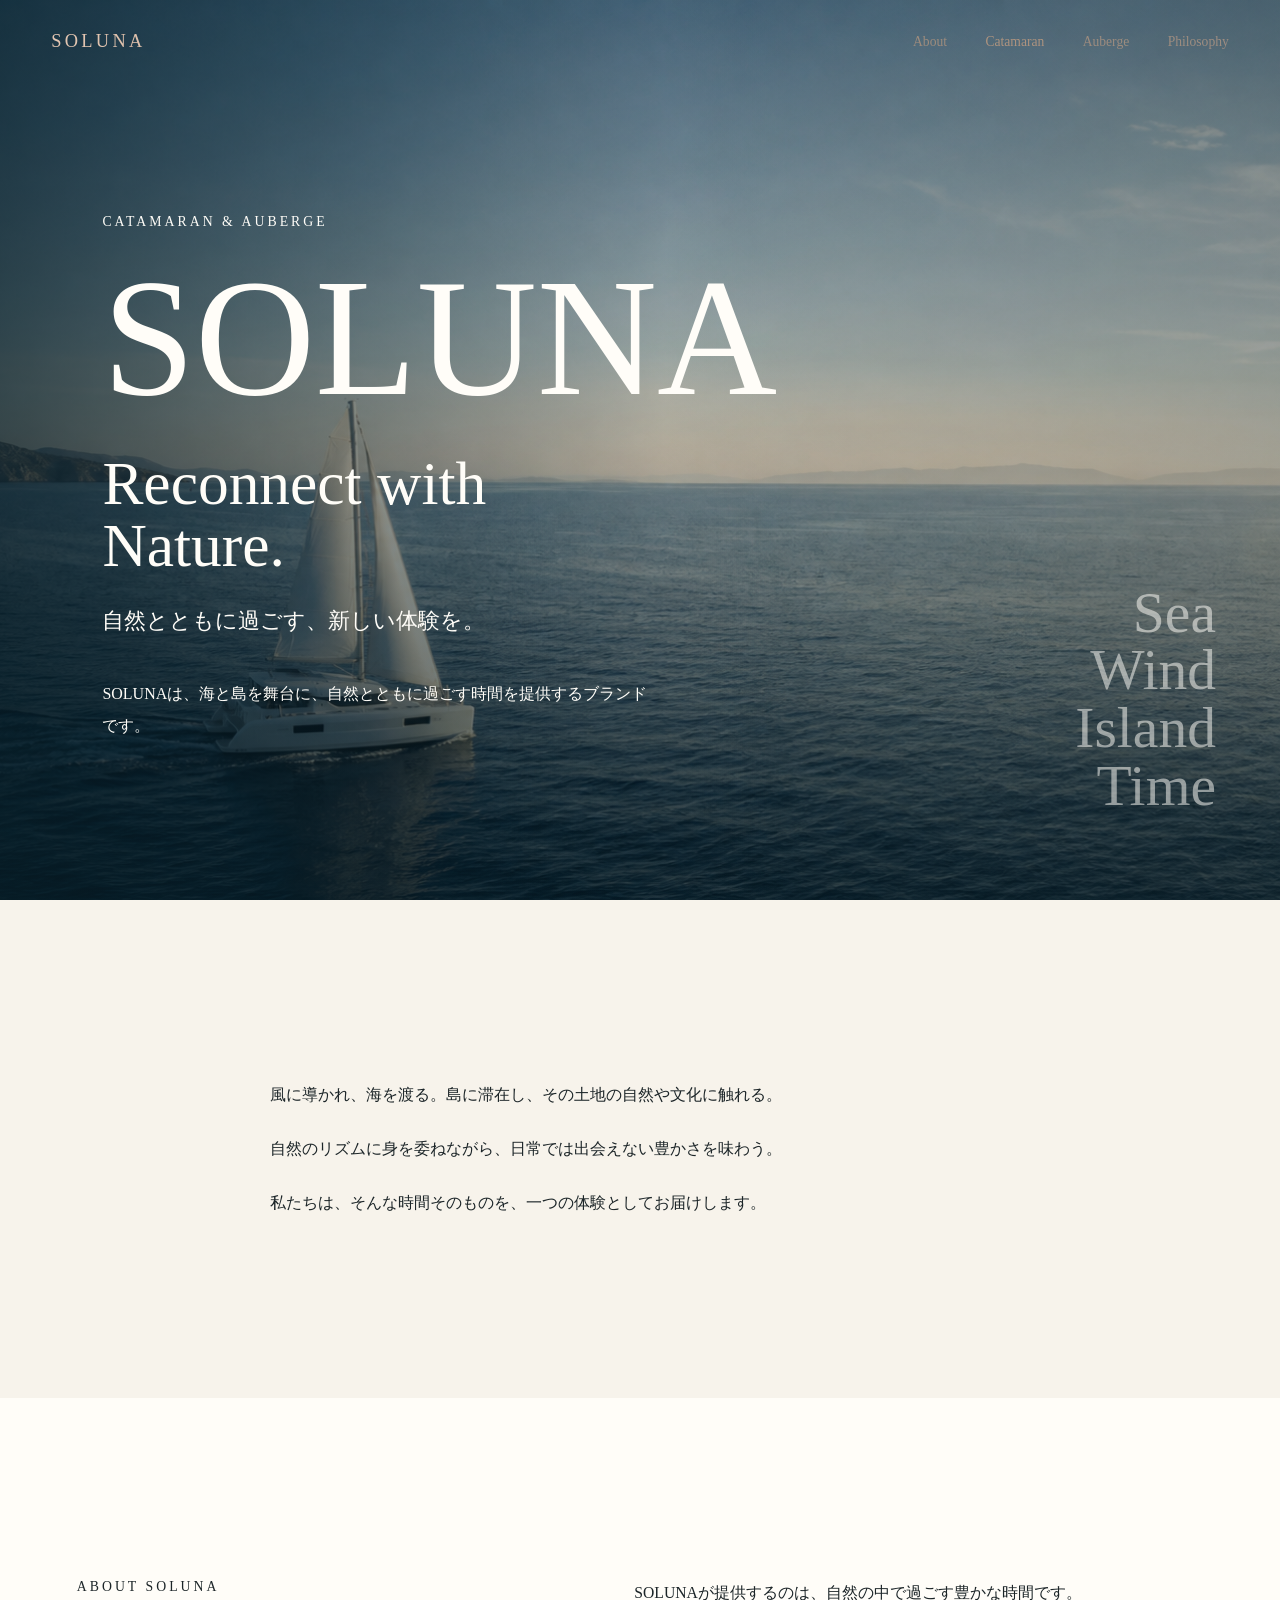
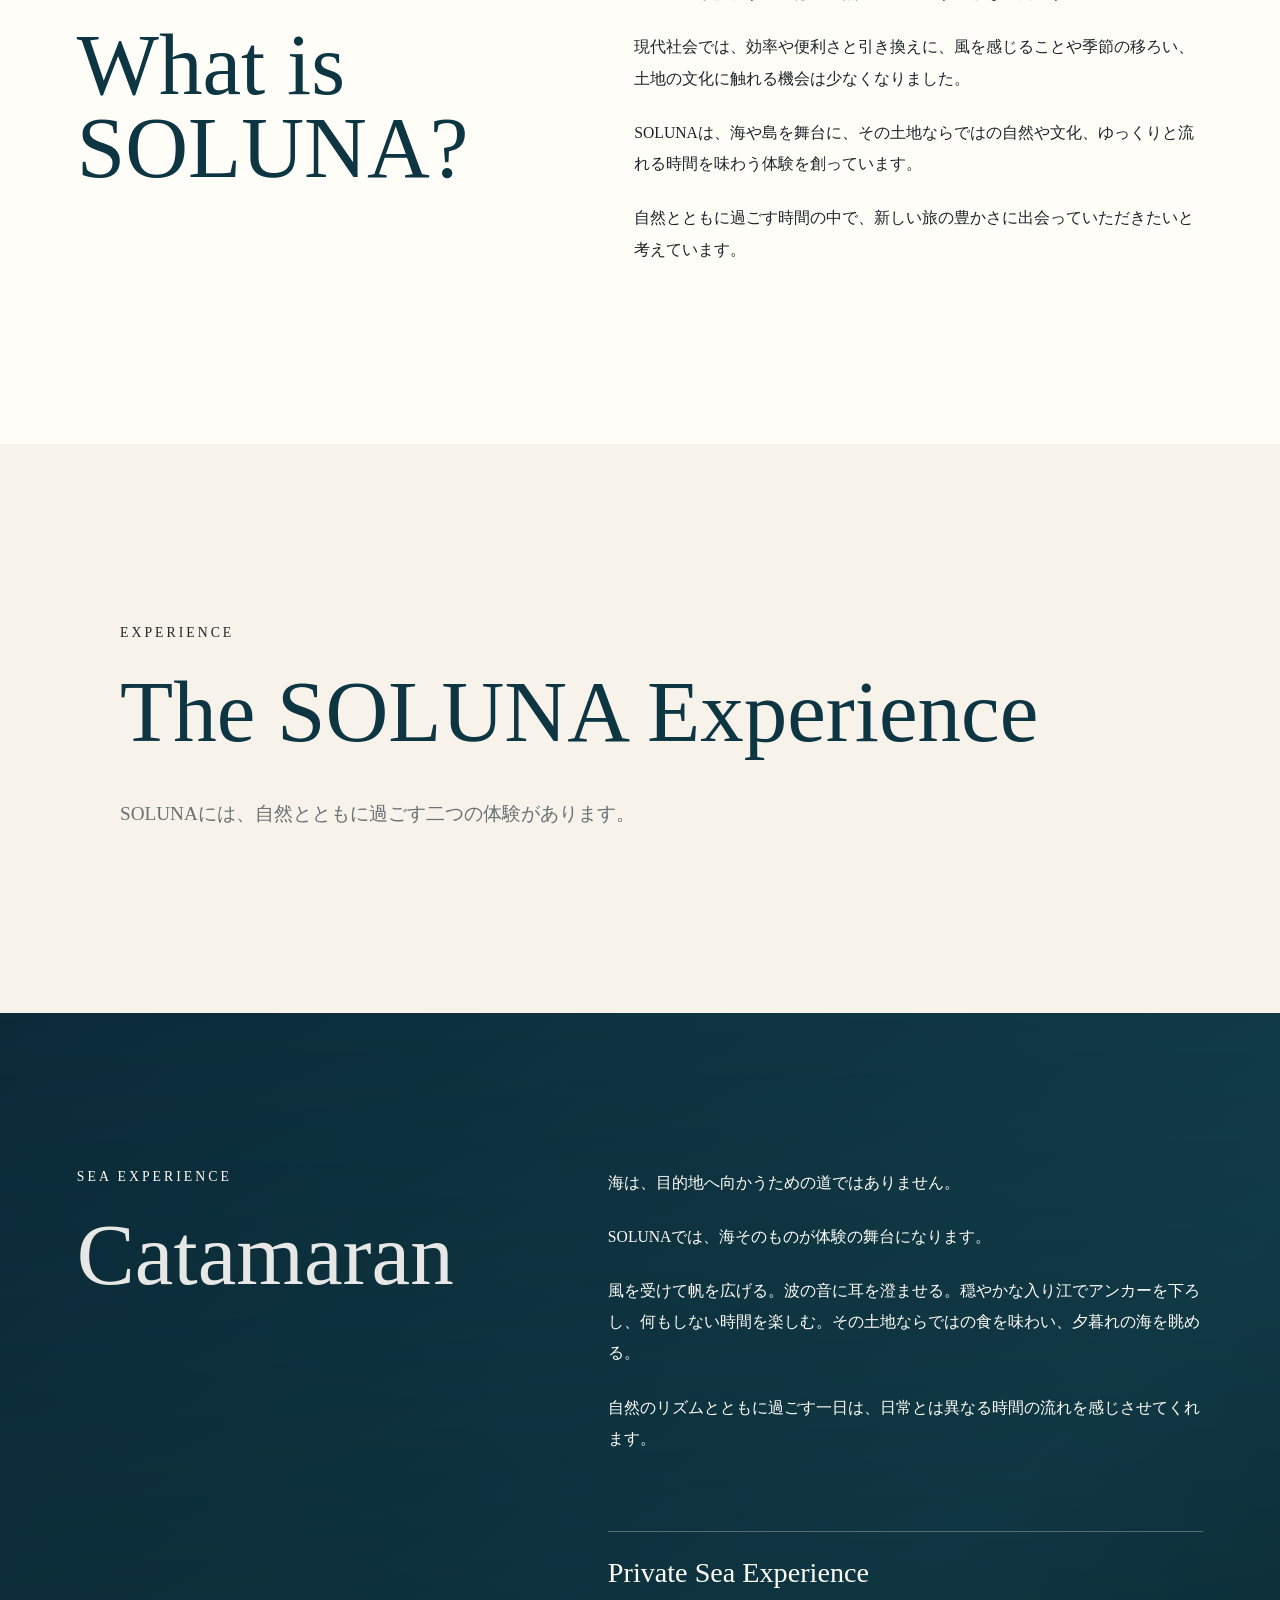
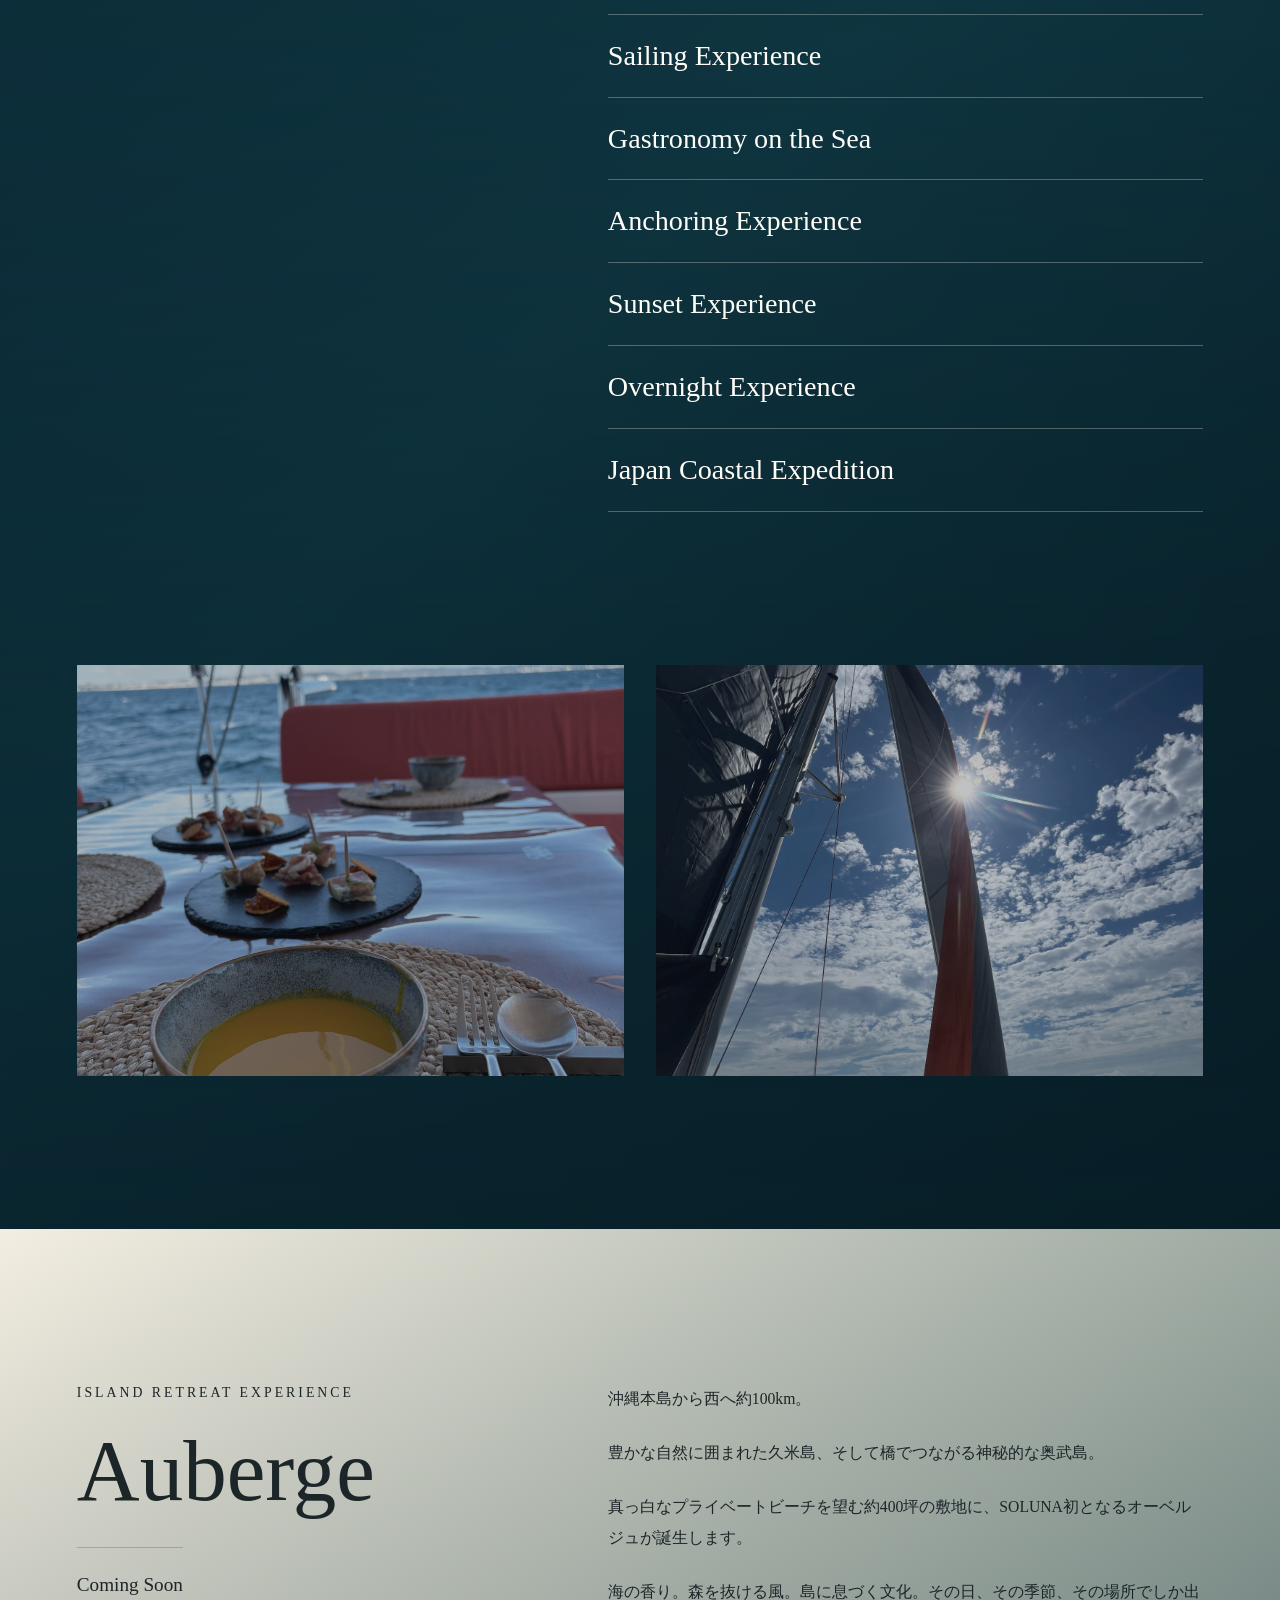
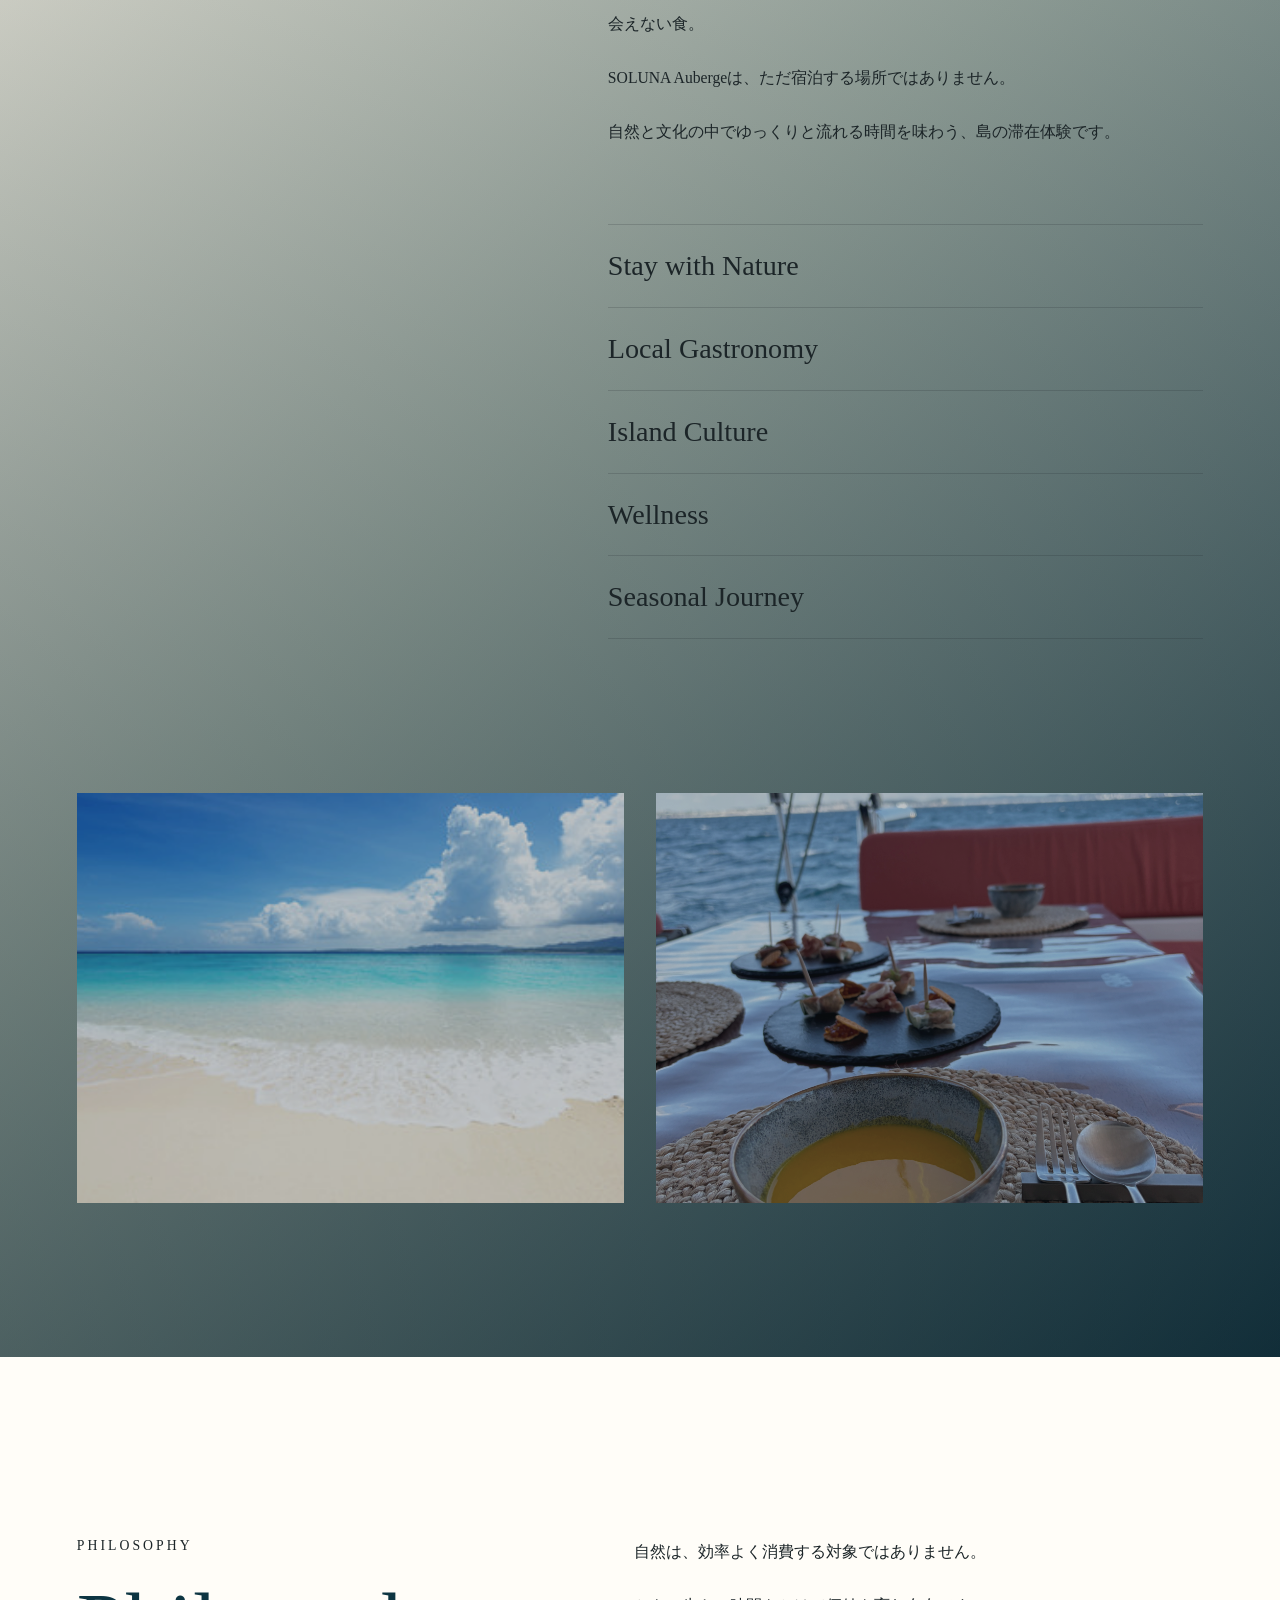
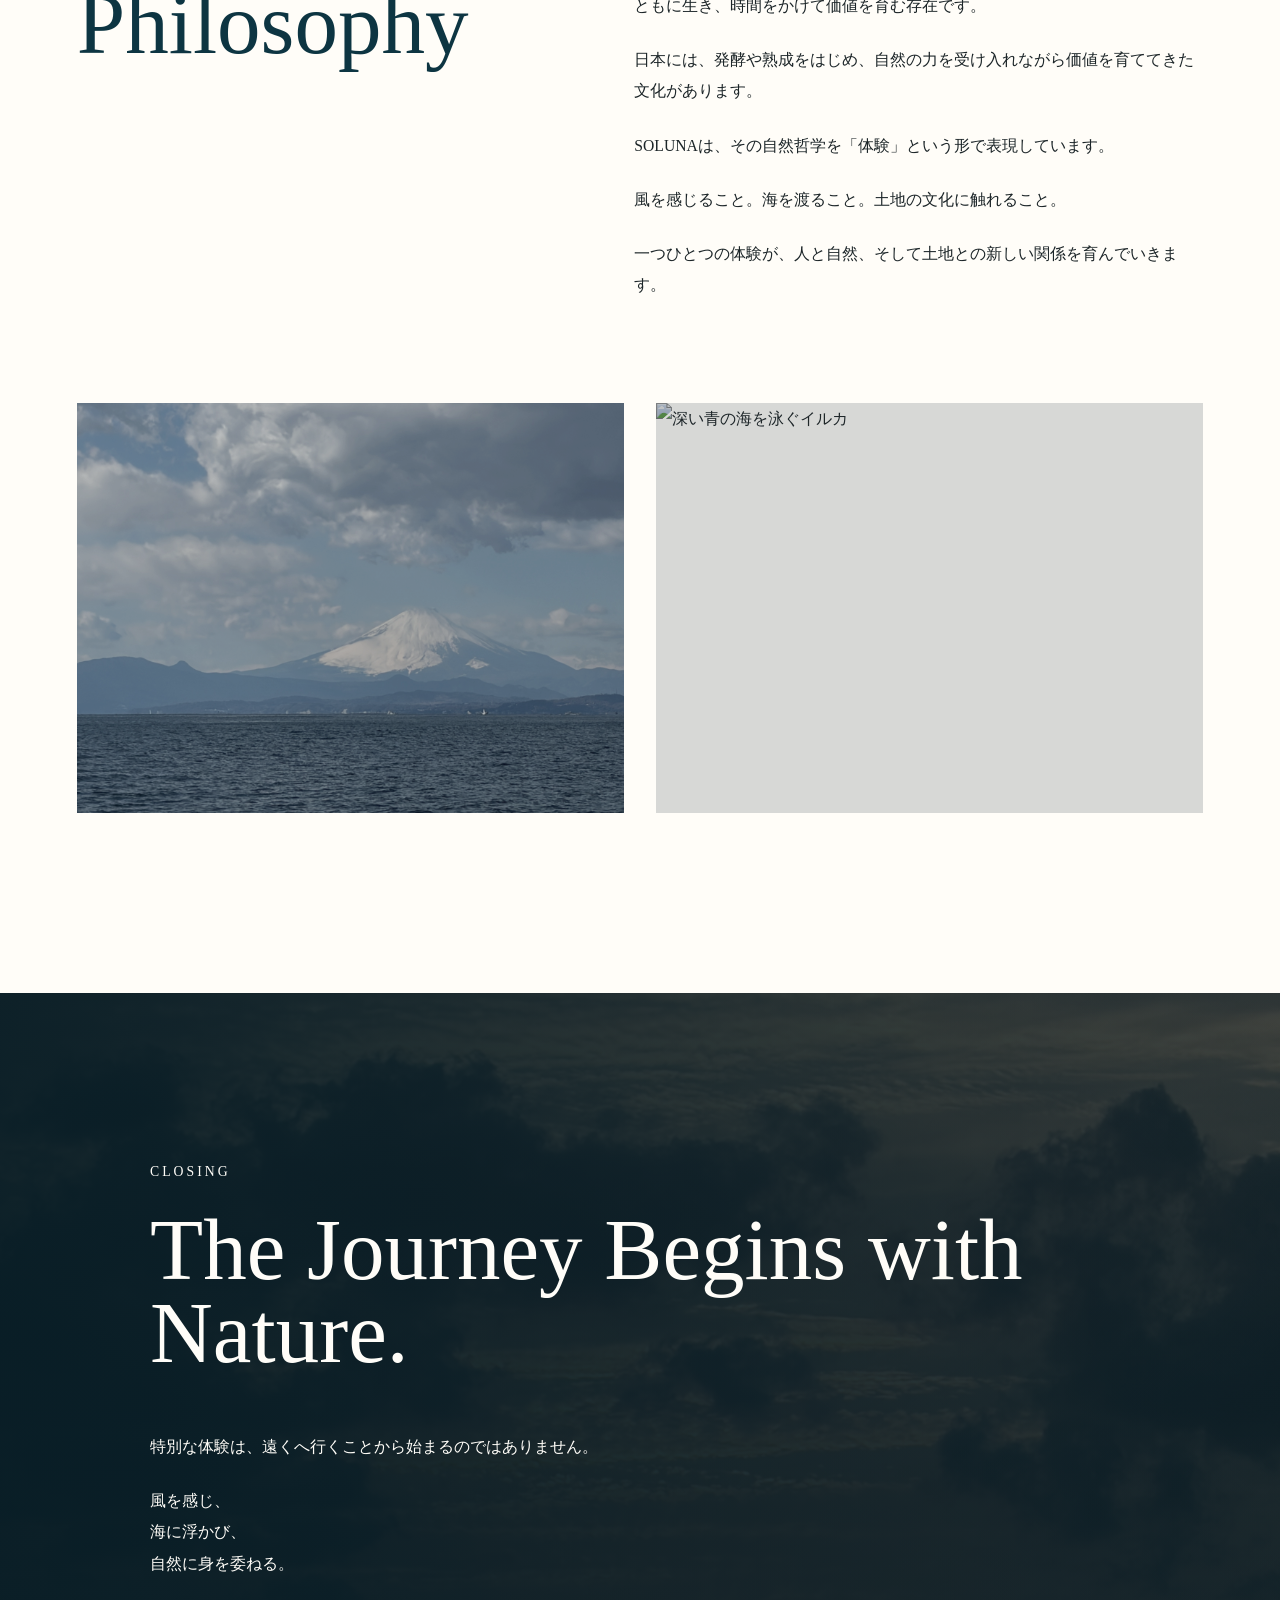
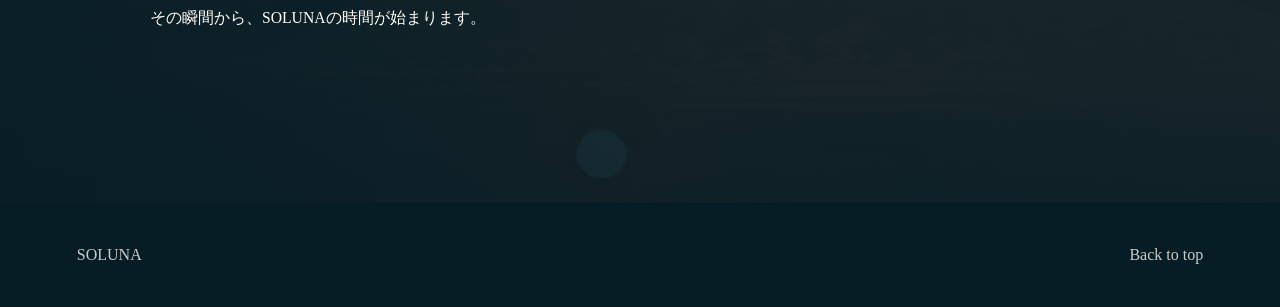
==== index.html @ 34d5c55e "Publish SOLUNA website" ====
<!doctype html>
<html lang="ja">
  <head>
    <meta charset="utf-8" />
    <meta name="viewport" content="width=device-width, initial-scale=1" />
    <title>SOLUNA | Catamaran & Auberge</title>
    <meta
      name="description"
      content="SOLUNAは、海と島を舞台に、自然とともに過ごす時間を提供するブランドです。"
    />
    <link rel="stylesheet" href="styles.css" />
  </head>
  <body>
    <header class="site-header" aria-label="サイトヘッダー">
      <a class="brand-mark" href="#top" aria-label="SOLUNA トップへ">SOLUNA</a>
      <nav class="site-nav" aria-label="主要ナビゲーション">
        <a href="#about">About</a>
        <a href="#catamaran">Catamaran</a>
        <a href="#auberge">Auberge</a>
        <a href="#philosophy">Philosophy</a>
      </nav>
    </header>

    <main id="top">
      <section class="hero" aria-label="SOLUNA">
        <img
          class="hero-image"
          src="assets/hero-catamaran.png"
          alt="穏やかな海を進む白いカタマラン"
        />
        <div class="hero-shade" aria-hidden="true"></div>
        <div class="vertical-copy" aria-hidden="true">
          <span>Sea</span>
          <span>Wind</span>
          <span>Island</span>
          <span>Time</span>
        </div>
        <div class="hero-content">
          <p class="eyebrow">Catamaran & Auberge</p>
          <h1>SOLUNA</h1>
          <p class="hero-lead">Reconnect with Nature.</p>
          <p class="hero-jp">自然とともに過ごす、新しい体験を。</p>
          <p class="hero-description">
            SOLUNAは、海と島を舞台に、自然とともに過ごす時間を提供するブランドです。
          </p>
        </div>
      </section>

      <section class="intro section-pad">
        <div class="narrow prose reveal">
          <p>
            風に導かれ、海を渡る。島に滞在し、その土地の自然や文化に触れる。
          </p>
          <p>
            自然のリズムに身を委ねながら、日常では出会えない豊かさを味わう。
          </p>
          <p>私たちは、そんな時間そのものを、一つの体験としてお届けします。</p>
        </div>
      </section>

      <section id="about" class="section-pad section-light">
        <div class="section-grid">
          <div class="section-heading reveal">
            <p class="eyebrow">About SOLUNA</p>
            <h2>What is SOLUNA?</h2>
          </div>
          <div class="prose reveal">
            <p>SOLUNAが提供するのは、自然の中で過ごす豊かな時間です。</p>
            <p>
              現代社会では、効率や便利さと引き換えに、風を感じることや季節の移ろい、土地の文化に触れる機会は少なくなりました。
            </p>
            <p>
              SOLUNAは、海や島を舞台に、その土地ならではの自然や文化、ゆっくりと流れる時間を味わう体験を創っています。
            </p>
            <p>
              自然とともに過ごす時間の中で、新しい旅の豊かさに出会っていただきたいと考えています。
            </p>
          </div>
        </div>
      </section>

      <section class="experience-overview section-pad">
        <div class="wide reveal">
          <p class="eyebrow">Experience</p>
          <h2>The SOLUNA Experience</h2>
          <p>
            SOLUNAには、自然とともに過ごす二つの体験があります。
          </p>
        </div>
      </section>

      <section id="catamaran" class="experience-block sea-block">
        <div class="experience-inner">
          <div class="experience-title reveal">
            <p class="eyebrow">Sea Experience</p>
            <h2>Catamaran</h2>
          </div>
          <div class="experience-body reveal">
            <div class="prose">
              <p>海は、目的地へ向かうための道ではありません。</p>
              <p>SOLUNAでは、海そのものが体験の舞台になります。</p>
              <p>
                風を受けて帆を広げる。波の音に耳を澄ませる。穏やかな入り江でアンカーを下ろし、何もしない時間を楽しむ。その土地ならではの食を味わい、夕暮れの海を眺める。
              </p>
              <p>
                自然のリズムとともに過ごす一日は、日常とは異なる時間の流れを感じさせてくれます。
              </p>
            </div>
            <ul class="experience-list" aria-label="Catamaran Experience">
              <li>Private Sea Experience</li>
              <li>Sailing Experience</li>
              <li>Gastronomy on the Sea</li>
              <li>Anchoring Experience</li>
              <li>Sunset Experience</li>
              <li>Overnight Experience</li>
              <li>Japan Coastal Expedition</li>
            </ul>
          </div>
          <div class="experience-media sea-media" aria-label="Catamaran imagery">
            <figure class="media-frame media-tall">
              <img
                src="assets/catamaran-gastronomy.jpg"
                alt="海を望む船上のテーブルとガストロノミー"
              />
            </figure>
            <figure class="media-frame media-wide">
              <img
                src="assets/catamaran-sail.jpg"
                alt="帆越しに見上げる海と空"
              />
            </figure>
          </div>
        </div>
      </section>

      <section id="auberge" class="experience-block island-block">
        <div class="experience-inner">
          <div class="experience-title reveal">
            <p class="eyebrow">Island Retreat Experience</p>
            <h2>Auberge</h2>
            <p class="coming-soon">Coming Soon</p>
          </div>
          <div class="experience-body reveal">
            <div class="prose">
              <p>沖縄本島から西へ約100km。</p>
              <p>
                豊かな自然に囲まれた久米島、そして橋でつながる神秘的な奥武島。
              </p>
              <p>
                真っ白なプライベートビーチを望む約400坪の敷地に、SOLUNA初となるオーベルジュが誕生します。
              </p>
              <p>
                海の香り。森を抜ける風。島に息づく文化。その日、その季節、その場所でしか出会えない食。
              </p>
              <p>SOLUNA Aubergeは、ただ宿泊する場所ではありません。</p>
              <p>
                自然と文化の中でゆっくりと流れる時間を味わう、島の滞在体験です。
              </p>
            </div>
            <ul class="experience-list" aria-label="Auberge Experience">
              <li>Stay with Nature</li>
              <li>Local Gastronomy</li>
              <li>Island Culture</li>
              <li>Wellness</li>
              <li>Seasonal Journey</li>
            </ul>
          </div>
          <div class="experience-media island-media" aria-label="Auberge imagery">
            <figure class="media-frame media-wide">
              <img
                src="assets/auberge-beach.jpg"
                alt="白い砂浜とエメラルドブルーの海"
              />
            </figure>
            <figure class="media-frame media-tall">
              <img
                src="assets/auberge-gastronomy.jpg"
                alt="海を望むテーブルに置かれた料理"
              />
            </figure>
          </div>
        </div>
      </section>

      <section id="philosophy" class="section-pad philosophy">
        <div class="section-grid">
          <div class="section-heading reveal">
            <p class="eyebrow">Philosophy</p>
            <h2>Philosophy</h2>
          </div>
          <div class="prose reveal">
            <p>自然は、効率よく消費する対象ではありません。</p>
            <p>ともに生き、時間をかけて価値を育む存在です。</p>
            <p>
              日本には、発酵や熟成をはじめ、自然の力を受け入れながら価値を育ててきた文化があります。
            </p>
            <p>
              SOLUNAは、その自然哲学を「体験」という形で表現しています。
            </p>
            <p>
              風を感じること。海を渡ること。土地の文化に触れること。
            </p>
            <p>
              一つひとつの体験が、人と自然、そして土地との新しい関係を育んでいきます。
            </p>
          </div>
        </div>
        <div class="experience-media philosophy-media reveal" aria-label="Philosophy imagery">
          <figure class="media-frame media-wide philosophy-fuji">
            <img
              src="assets/philosophy-fuji-sea.jpg"
              alt="海の向こうに見える富士山"
            />
          </figure>
          <figure class="media-frame media-wide philosophy-dolphins">
            <img
              src="assets/philosophy-dolphins.jpg"
              alt="深い青の海を泳ぐイルカ"
            />
          </figure>
        </div>
      </section>

      <section class="closing">
        <div class="closing-inner reveal">
          <p class="eyebrow">Closing</p>
          <h2>The Journey Begins with Nature.</h2>
          <div class="prose">
            <p>特別な体験は、遠くへ行くことから始まるのではありません。</p>
            <p>風を感じ、<br />海に浮かび、<br />自然に身を委ねる。</p>
            <p>その瞬間から、SOLUNAの時間が始まります。</p>
          </div>
        </div>
      </section>
    </main>

    <footer class="site-footer">
      <p>SOLUNA</p>
      <a href="#top" aria-label="ページ上部へ戻る">Back to top</a>
    </footer>

    <script src="script.js"></script>
  </body>
</html>
---- styles.css ----
:root {
  --paper: #f7f3eb;
  --ivory: #fffdf8;
  --mist: #d8d2c4;
  --ink: #1c2528;
  --muted: #687073;
  --sea: #0d3542;
  --deep: #071d26;
  --line: rgba(28, 37, 40, 0.14);
  --white-line: rgba(255, 253, 248, 0.28);
  --font-serif: Georgia, "Times New Roman", serif;
  --font-jp: "Hiragino Mincho ProN", "Yu Mincho", "YuMincho", "Noto Serif JP", serif;
}

* {
  box-sizing: border-box;
}

html {
  scroll-behavior: smooth;
}

body {
  margin: 0;
  background: var(--paper);
  color: var(--ink);
  font-family: var(--font-jp);
  font-weight: 300;
  line-height: 2;
  text-rendering: optimizeLegibility;
}

img {
  display: block;
  max-width: 100%;
}

section[id] {
  scroll-margin-top: 92px;
}

a {
  color: inherit;
  text-decoration: none;
}

.site-header {
  align-items: center;
  color: var(--ivory);
  display: flex;
  justify-content: space-between;
  left: 0;
  mix-blend-mode: difference;
  padding: 28px clamp(22px, 4vw, 64px);
  position: fixed;
  right: 0;
  top: 0;
  z-index: 20;
}

.brand-mark {
  font-family: var(--font-serif);
  font-size: 1.15rem;
  letter-spacing: 0.18em;
  line-height: 1;
}

.site-nav {
  display: flex;
  gap: clamp(18px, 3vw, 44px);
  font-family: var(--font-serif);
  font-size: 0.85rem;
}

.site-nav a {
  opacity: 0.82;
  transition: opacity 220ms ease;
}

.site-nav a:hover,
.site-nav a.is-active {
  opacity: 1;
}

.hero {
  background: var(--deep);
  color: var(--ivory);
  min-height: 100svh;
  overflow: hidden;
  position: relative;
}

.hero-image {
  height: 100%;
  inset: 0;
  object-fit: cover;
  position: absolute;
  width: 100%;
}

.hero-shade {
  background:
    linear-gradient(90deg, rgba(7, 29, 38, 0.72), rgba(7, 29, 38, 0.16) 52%, rgba(7, 29, 38, 0.3)),
    linear-gradient(180deg, rgba(7, 29, 38, 0.3), rgba(7, 29, 38, 0.1) 52%, rgba(7, 29, 38, 0.55));
  inset: 0;
  position: absolute;
}

.hero-content {
  align-items: flex-start;
  display: flex;
  flex-direction: column;
  justify-content: center;
  min-height: 100svh;
  padding: 18vh clamp(24px, 8vw, 132px) 12vh;
  position: relative;
  width: min(760px, 100%);
  z-index: 2;
}

.eyebrow {
  font-family: var(--font-serif);
  font-size: 0.86rem;
  letter-spacing: 0.22em;
  line-height: 1.4;
  margin: 0 0 28px;
  text-transform: uppercase;
}

h1,
h2 {
  font-family: var(--font-serif);
  font-weight: 400;
  line-height: 0.95;
  margin: 0;
}

h1 {
  font-size: clamp(4.35rem, 13vw, 11.2rem);
}

h2 {
  font-size: clamp(2.65rem, 6.8vw, 6rem);
}

.hero-lead {
  font-family: var(--font-serif);
  font-size: clamp(2.15rem, 4.8vw, 4.8rem);
  line-height: 1;
  margin: 36px 0 24px;
}

.hero-jp {
  font-size: clamp(1.05rem, 1.7vw, 1.45rem);
  margin: 0 0 34px;
}

.hero-description {
  max-width: 35em;
  margin: 0;
}

.vertical-copy {
  bottom: max(56px, 10vh);
  display: flex;
  flex-direction: column;
  font-family: var(--font-serif);
  font-size: clamp(2.5rem, 4.5vw, 4.6rem);
  gap: 0.16em;
  line-height: 0.84;
  opacity: 0.52;
  position: absolute;
  right: clamp(20px, 5vw, 86px);
  text-align: right;
  z-index: 2;
}

.section-pad {
  padding: clamp(96px, 14vw, 190px) clamp(24px, 6vw, 96px);
}

.section-light {
  background: var(--ivory);
}

.narrow {
  margin: 0 auto;
  max-width: 740px;
}

.wide {
  margin: 0 auto;
  max-width: 1040px;
}

.intro {
  background: var(--paper);
}

.prose {
  font-size: clamp(0.98rem, 1.2vw, 1.12rem);
}

.prose p {
  margin: 0;
}

.prose p + p {
  margin-top: 1.45em;
}

.section-grid {
  display: grid;
  gap: clamp(54px, 8vw, 132px);
  grid-template-columns: minmax(220px, 0.8fr) minmax(280px, 1fr);
  margin: 0 auto;
  max-width: 1160px;
}

.section-heading {
  position: sticky;
  top: 120px;
  align-self: start;
}

.section-heading h2,
.experience-title h2,
.closing h2,
.experience-overview h2 {
  color: var(--sea);
}

.experience-overview {
  background: var(--paper);
}

.experience-overview p:last-child {
  color: var(--muted);
  font-size: clamp(1rem, 1.5vw, 1.32rem);
  margin: 42px 0 0;
}

.experience-block {
  color: var(--ivory);
  min-height: 100svh;
  padding: clamp(100px, 12vw, 180px) clamp(24px, 6vw, 96px);
}

.sea-block {
  background:
    linear-gradient(180deg, rgba(7, 29, 38, 0.08), rgba(7, 29, 38, 0.72)),
    linear-gradient(135deg, #0b2c3a 0%, #123f4b 48%, #071d26 100%);
}

.island-block {
  background:
    linear-gradient(180deg, rgba(255, 253, 248, 0.1), rgba(7, 29, 38, 0.36)),
    linear-gradient(135deg, #f2ecdf 0%, #8c9b93 46%, #173743 100%);
  color: var(--ink);
}

.experience-inner {
  display: grid;
  gap: clamp(52px, 8vw, 128px);
  grid-template-columns: minmax(250px, 0.72fr) minmax(300px, 1fr);
  margin: 0 auto;
  max-width: 1180px;
}

.experience-title {
  align-self: start;
  position: sticky;
  top: 120px;
}

.sea-block .experience-title h2 {
  color: rgba(255, 253, 248, 0.9);
}

.island-block .experience-title h2 {
  color: var(--ink);
}

.coming-soon {
  border-top: 1px solid rgba(28, 37, 40, 0.22);
  display: inline-block;
  font-family: var(--font-serif);
  font-size: 1.2rem;
  margin: 34px 0 0;
  padding-top: 18px;
}

.experience-body {
  display: grid;
  gap: clamp(44px, 6vw, 84px);
}

.experience-list {
  border-top: 1px solid var(--white-line);
  list-style: none;
  margin: 0;
  padding: 0;
}

.island-block .experience-list {
  border-top-color: rgba(28, 37, 40, 0.18);
}

.experience-list li {
  border-bottom: 1px solid var(--white-line);
  font-family: var(--font-serif);
  font-size: clamp(1.35rem, 2.2vw, 2.2rem);
  line-height: 1.2;
  padding: 24px 0;
}

.island-block .experience-list li {
  border-bottom-color: rgba(28, 37, 40, 0.18);
}

.experience-media {
  display: grid;
  gap: clamp(18px, 2.6vw, 32px);
  grid-column: 1 / -1;
  grid-template-columns: repeat(2, minmax(0, 1fr));
  margin-top: clamp(22px, 4vw, 64px);
}

.island-media {
  grid-template-columns: repeat(2, minmax(0, 1fr));
}

.media-frame {
  margin: 0;
  overflow: hidden;
  position: relative;
}

.media-frame img {
  filter: saturate(0.76) contrast(0.93) brightness(0.92);
  height: 100%;
  object-fit: cover;
  width: 100%;
}

.media-frame::after {
  background: rgba(7, 29, 38, 0.16);
  content: "";
  inset: 0;
  pointer-events: none;
  position: absolute;
}

.media-tall {
  aspect-ratio: 4 / 3;
}

.media-wide {
  aspect-ratio: 4 / 3;
  margin-top: 0;
}

.island-media .media-wide img {
  object-position: 50% 48%;
}

.philosophy {
  background: var(--ivory);
}

.philosophy-media {
  margin: clamp(62px, 8vw, 112px) auto 0;
  max-width: 1180px;
}

.philosophy-fuji img {
  object-position: 50% 52%;
}

.philosophy-dolphins img {
  object-position: 54% 58%;
}

.closing {
  align-items: center;
  background: var(--deep);
  color: var(--ivory);
  display: flex;
  min-height: 90svh;
  overflow: hidden;
  padding: clamp(88px, 12vw, 170px) clamp(24px, 6vw, 96px);
  position: relative;
}

.closing::before {
  background-image: url("assets/closing-sea-sunset.jpg");
  background-position: center;
  background-size: cover;
  content: "";
  filter: saturate(0.62) contrast(0.9) brightness(0.72);
  inset: 0;
  opacity: 0.7;
  position: absolute;
}

.closing::after {
  background:
    linear-gradient(90deg, rgba(7, 29, 38, 0.86), rgba(7, 29, 38, 0.34)),
    linear-gradient(180deg, rgba(7, 29, 38, 0.2), rgba(7, 29, 38, 0.72));
  content: "";
  inset: 0;
  position: absolute;
}

.closing-inner {
  margin: 0 auto;
  max-width: 980px;
  position: relative;
  width: 100%;
  z-index: 1;
}

.closing h2 {
  color: var(--ivory);
}

.closing .prose {
  margin-top: 56px;
  max-width: 620px;
}

.site-footer {
  align-items: center;
  background: var(--deep);
  color: rgba(255, 253, 248, 0.78);
  display: flex;
  font-family: var(--font-serif);
  justify-content: space-between;
  padding: 36px clamp(24px, 6vw, 96px);
}

.site-footer p,
.site-footer a {
  margin: 0;
}

.reveal {
  opacity: 1;
  transform: none;
  transition: none;
}

.reveal.is-visible {
  opacity: 1;
  transform: translateY(0);
}

@media (max-width: 820px) {
  .site-header {
    padding: 22px 20px;
  }

  .site-nav {
    display: none;
  }

  .hero-content {
    justify-content: flex-end;
    min-height: 100svh;
    padding: 26vh 24px 13vh;
  }

  h1 {
    font-size: clamp(3.75rem, 18vw, 6.7rem);
  }

  .hero-lead {
    font-size: clamp(2rem, 10.6vw, 3.75rem);
    margin-top: 28px;
  }

  .vertical-copy {
    bottom: auto;
    font-size: clamp(2.5rem, 13vw, 5rem);
    right: 18px;
    top: 13vh;
  }

  .section-grid,
  .experience-inner {
    grid-template-columns: 1fr;
  }

  .section-heading,
  .experience-title {
    position: static;
  }

  .experience-media,
  .island-media {
    grid-template-columns: 1fr;
  }

  .media-wide {
    margin-top: 0;
  }

  .section-pad,
  .experience-block,
  .closing {
    padding-left: 24px;
    padding-right: 24px;
  }
}

@media (max-width: 520px) {
  body {
    line-height: 1.9;
  }

  .hero-shade {
    background:
      linear-gradient(180deg, rgba(7, 29, 38, 0.08), rgba(7, 29, 38, 0.48) 42%, rgba(7, 29, 38, 0.8)),
      linear-gradient(90deg, rgba(7, 29, 38, 0.5), rgba(7, 29, 38, 0.08));
  }

  .eyebrow {
    font-size: 0.76rem;
    margin-bottom: 22px;
  }

  h2 {
    font-size: clamp(2.35rem, 13.5vw, 3.85rem);
  }

  .hero-description {
    font-size: 0.94rem;
  }

  .experience-list li {
    font-size: 1.42rem;
    padding: 20px 0;
  }

  .media-tall,
  .media-wide,
  .philosophy-media .media-frame {
    aspect-ratio: 4 / 3.8;
  }

  .site-footer {
    gap: 18px;
  }
}

@media (prefers-reduced-motion: reduce) {
  html {
    scroll-behavior: auto;
  }

  .reveal {
    opacity: 1;
    transform: none;
    transition: none;
  }
}
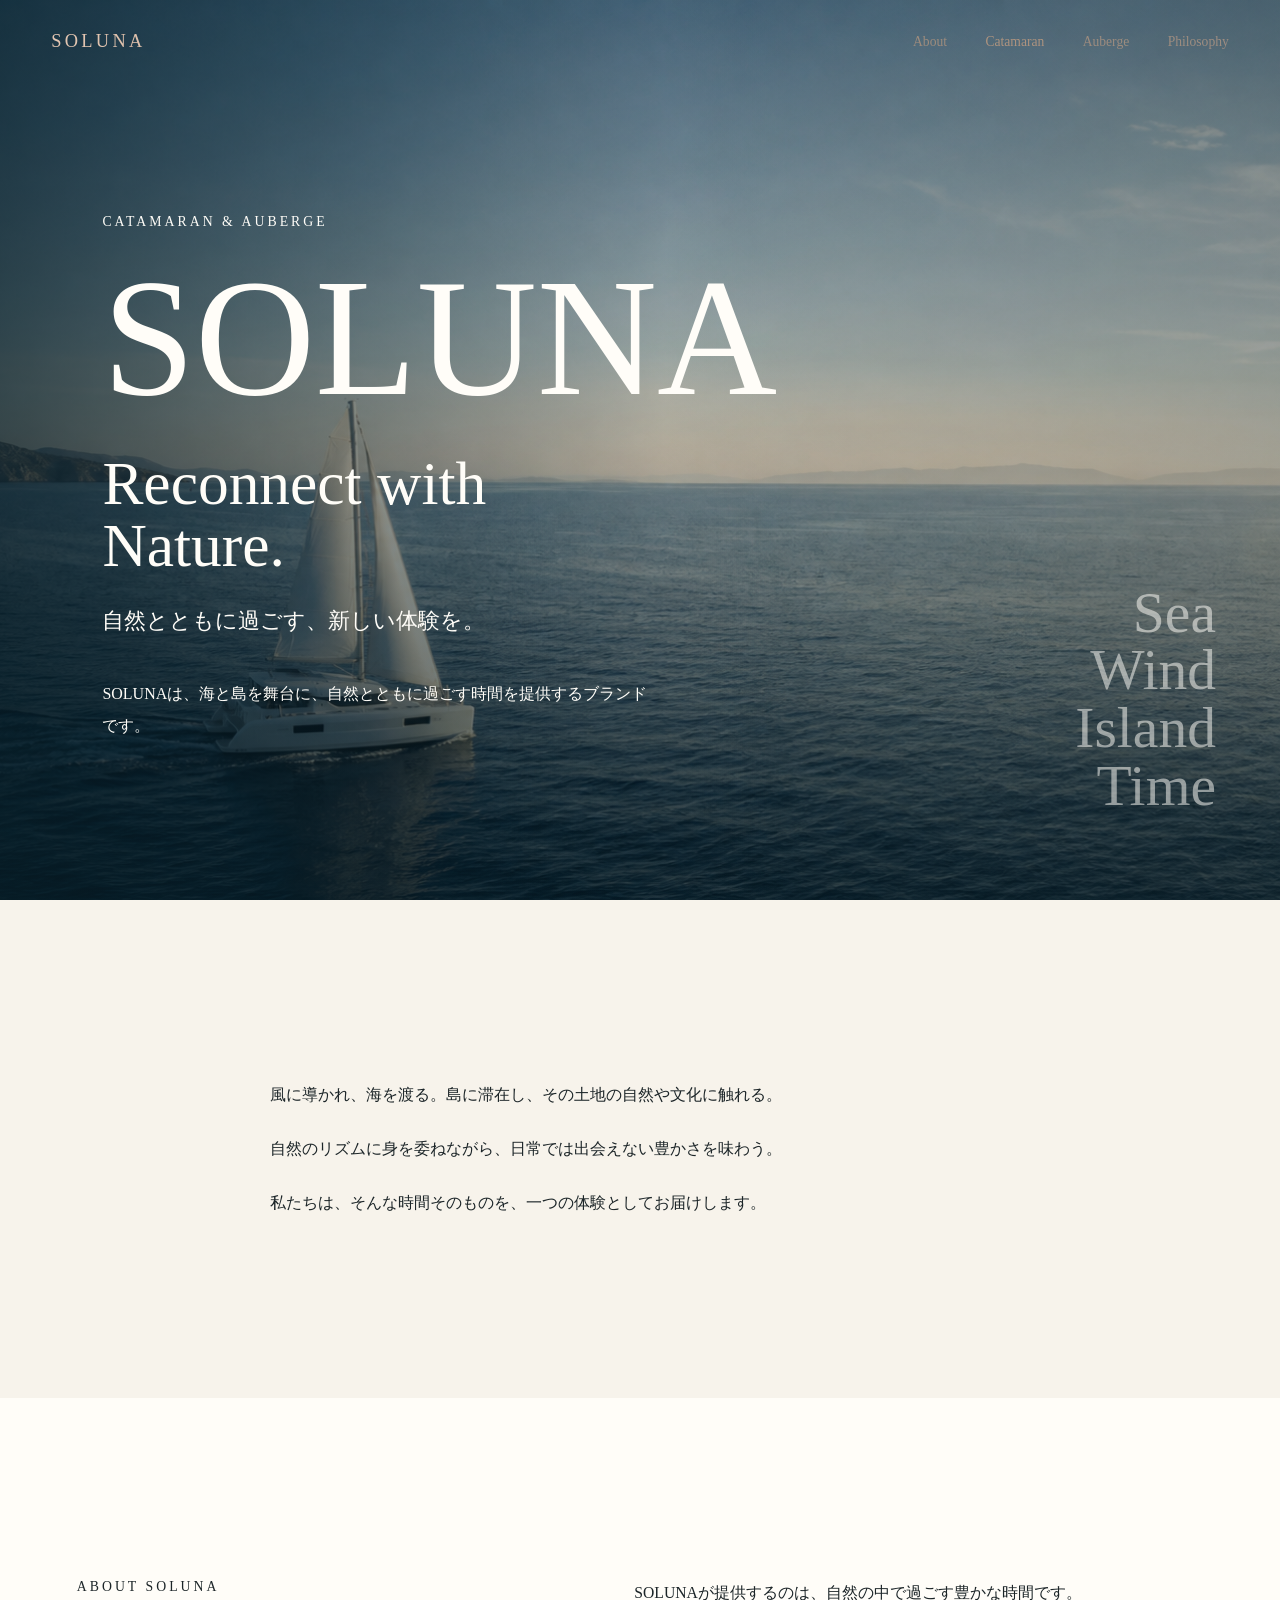
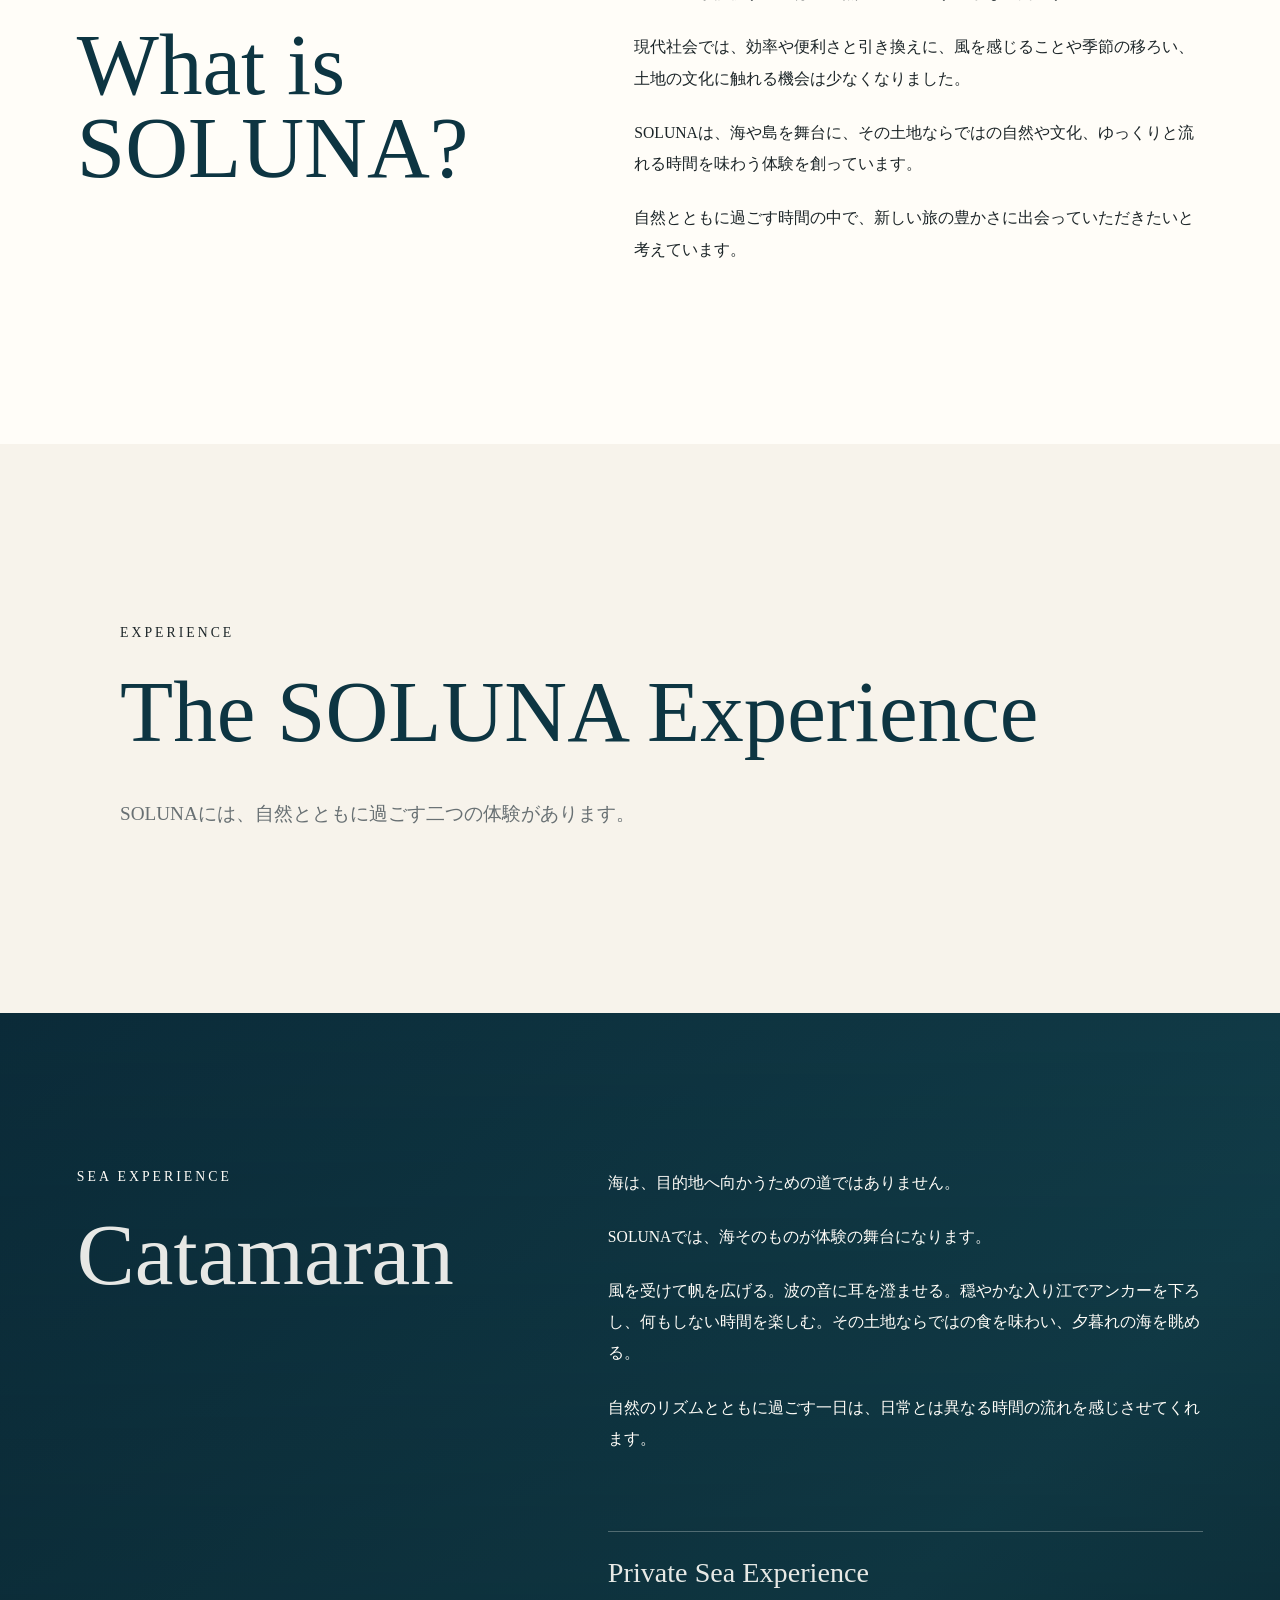
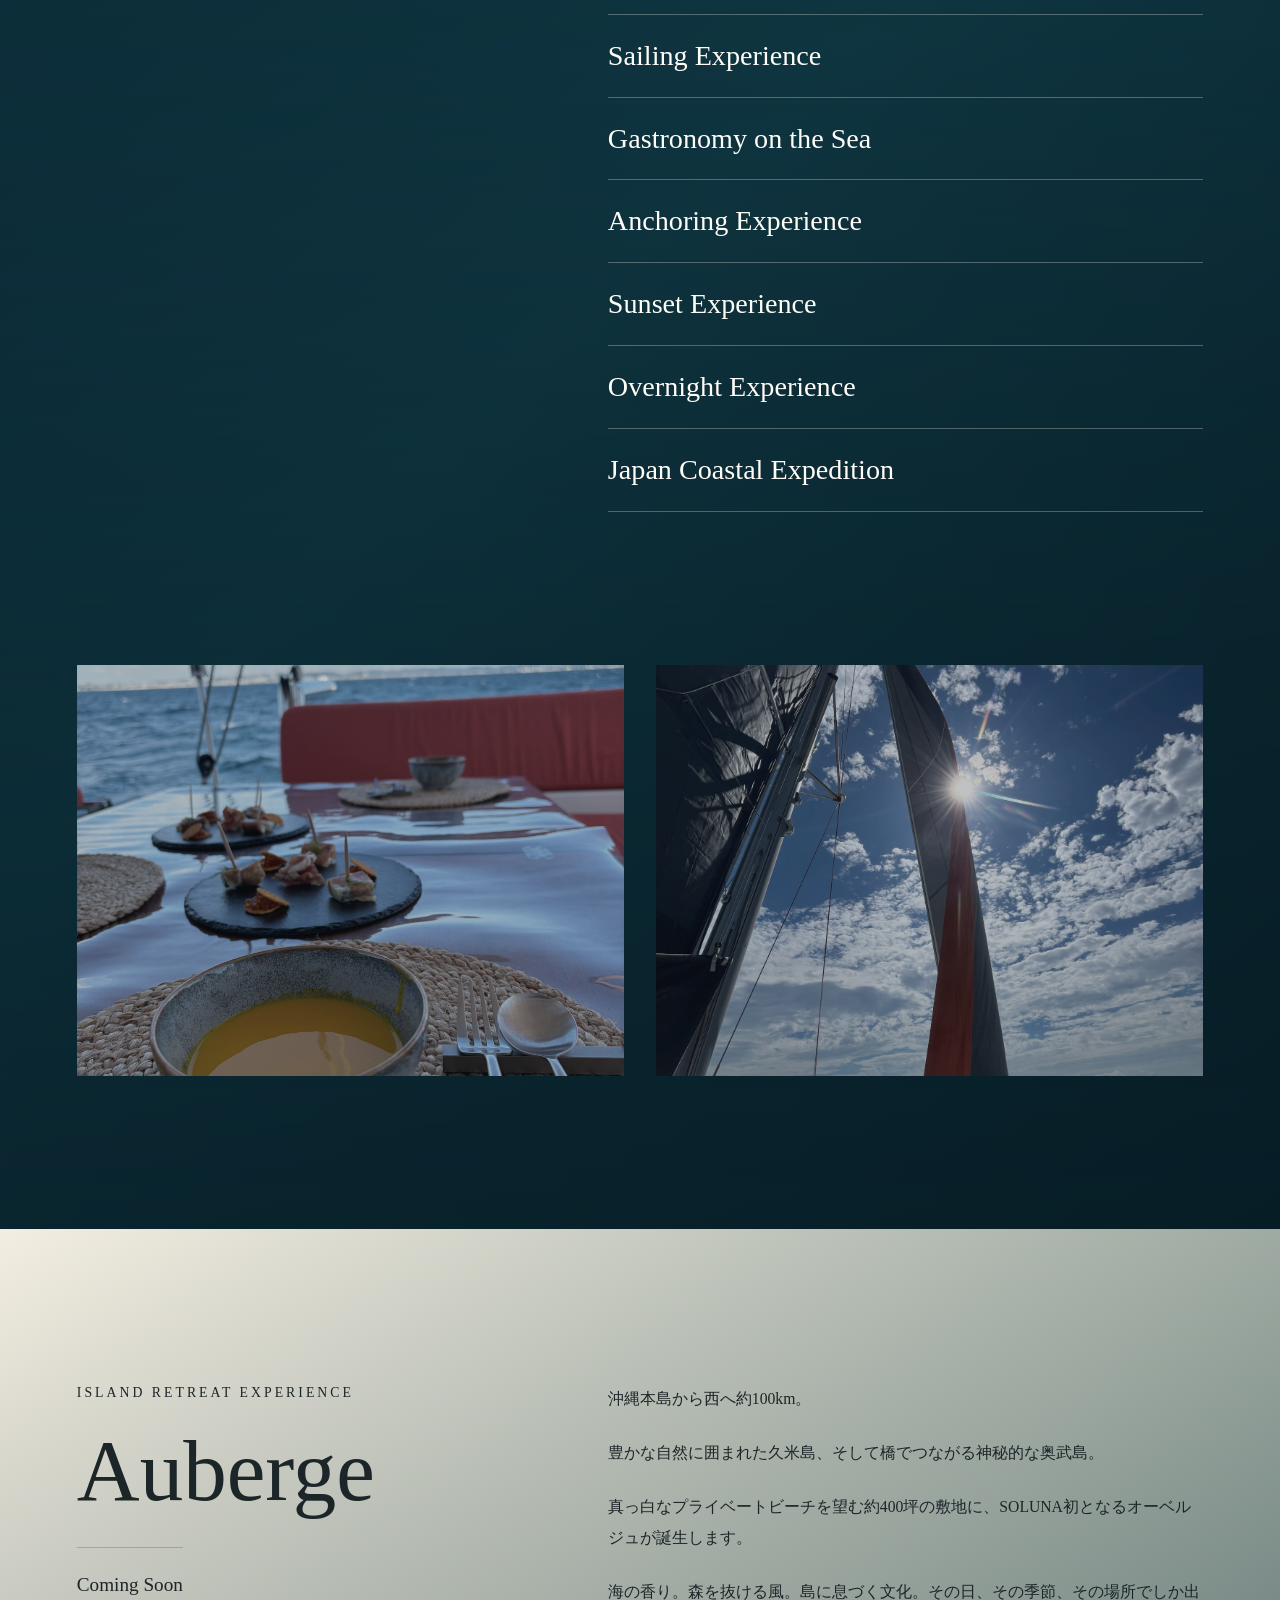
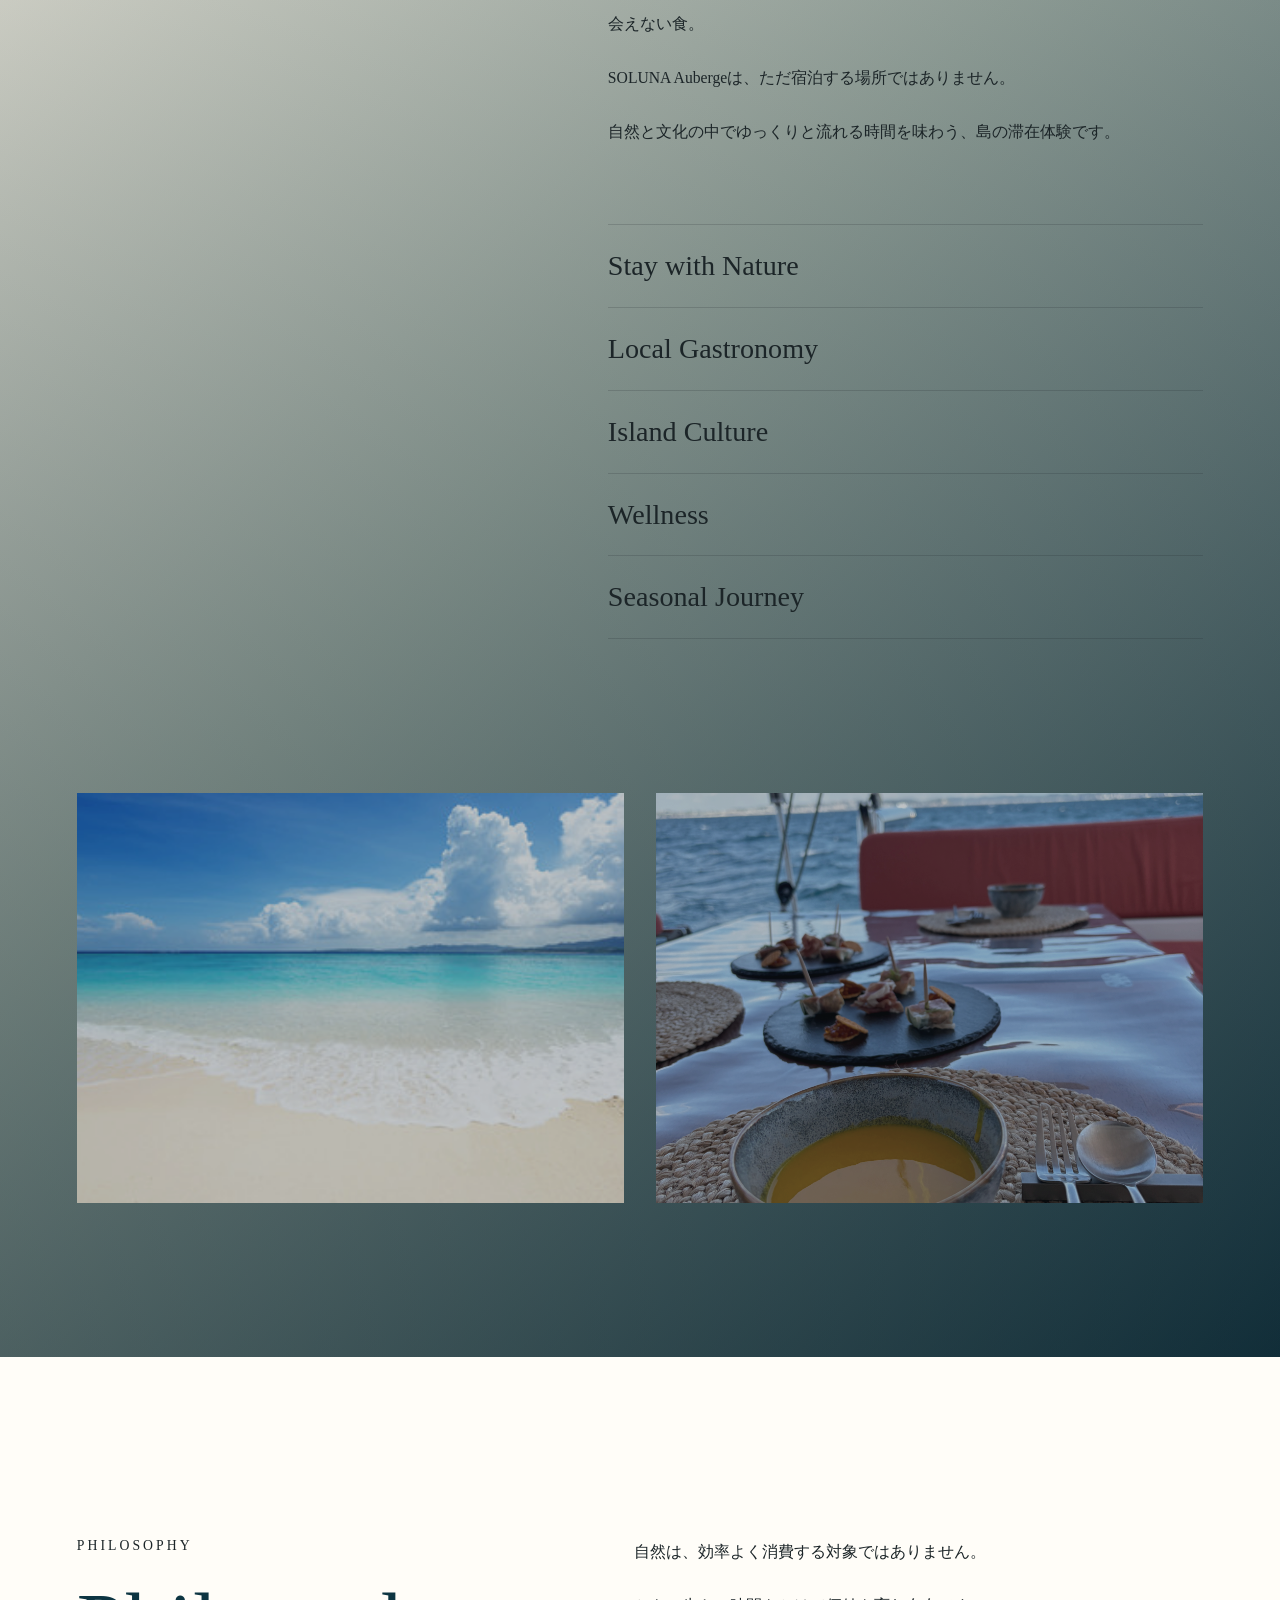
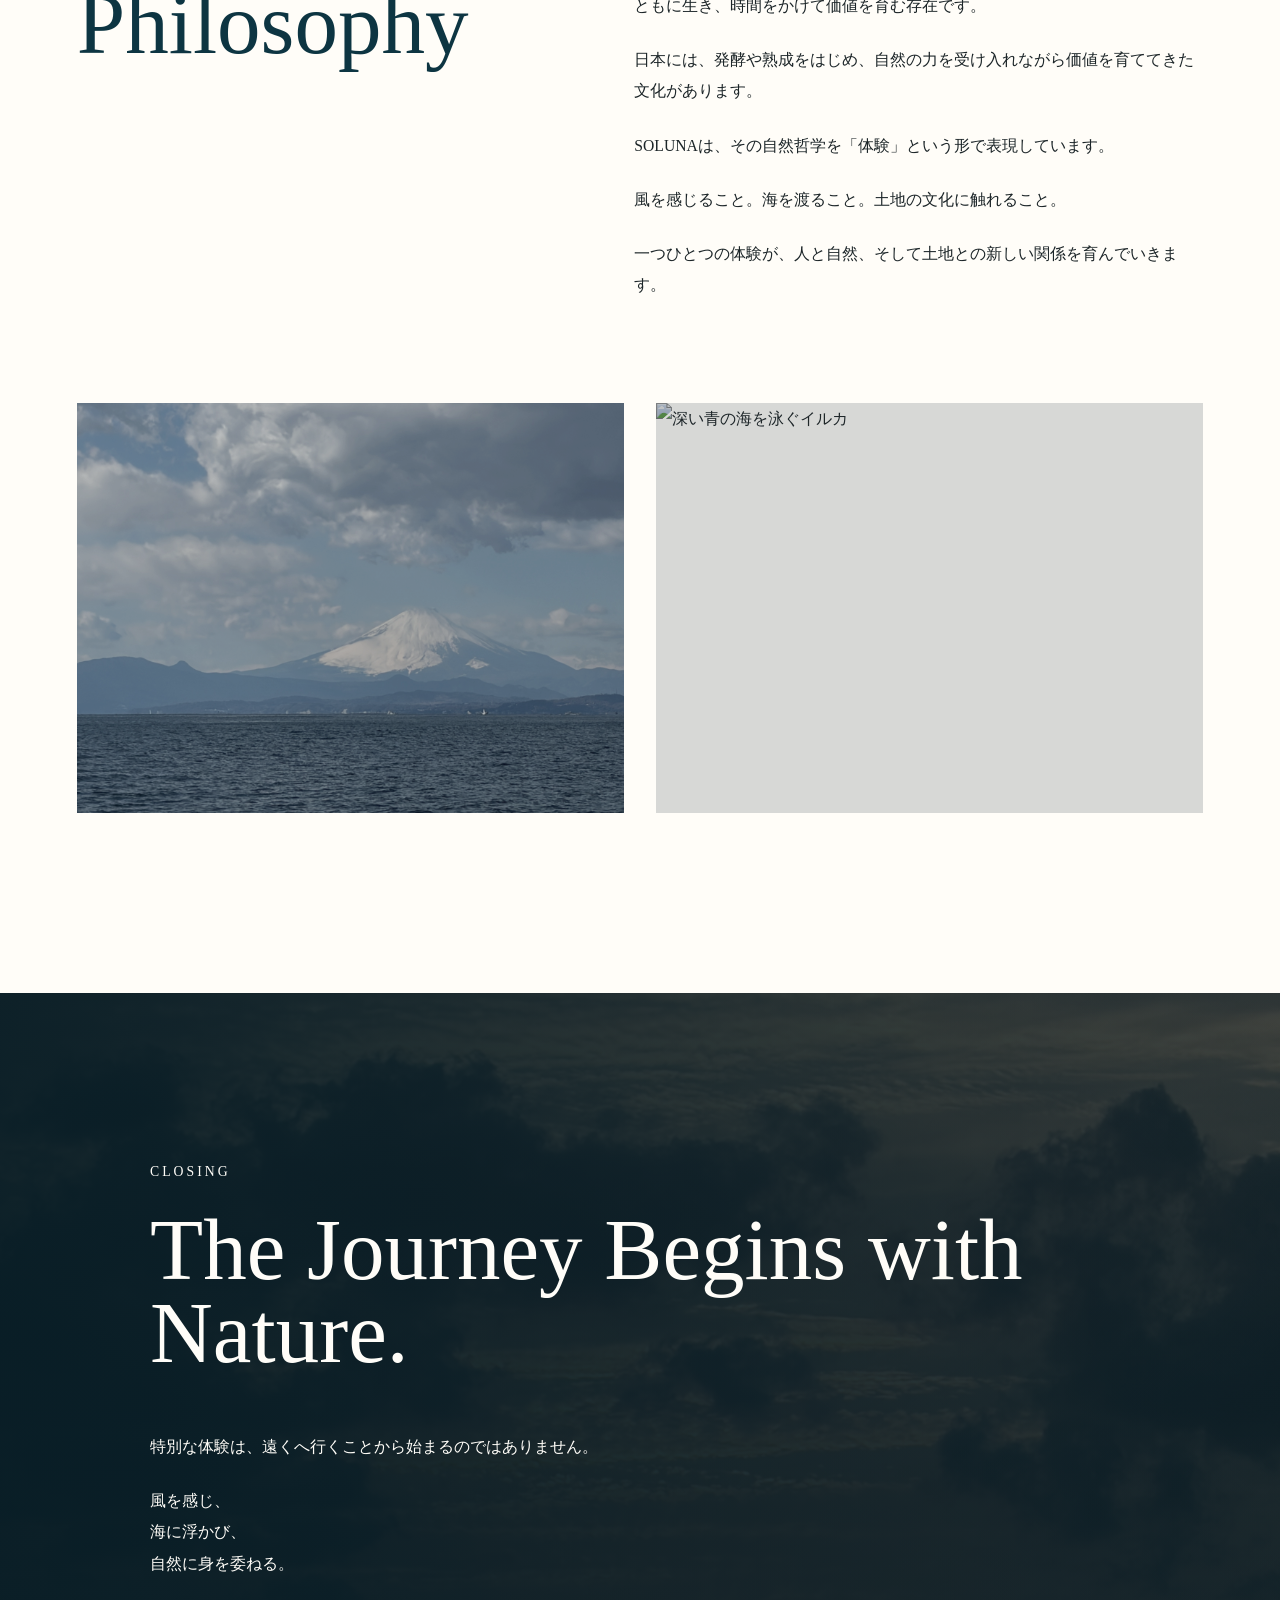
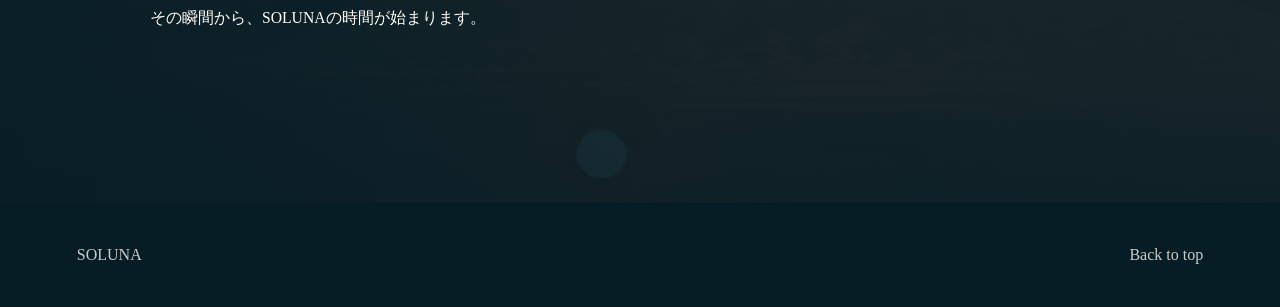
==== commit ce14dfd1: "Add private sea experience page" ====
--- a/index.html
+++ b/index.html
@@ -107,7 +107,7 @@
               </p>
             </div>
             <ul class="experience-list" aria-label="Catamaran Experience">
-              <li>Private Sea Experience</li>
+              <li><a href="private-sea-experience.html">Private Sea Experience</a></li>
               <li>Sailing Experience</li>
               <li>Gastronomy on the Sea</li>
               <li>Anchoring Experience</li>
--- a/styles.css
+++ b/styles.css
@@ -314,6 +314,19 @@
   padding: 24px 0;
 }
 
+.experience-list a {
+  display: inline-block;
+  opacity: 0.9;
+  transition:
+    opacity 220ms ease,
+    transform 220ms ease;
+}
+
+.experience-list a:hover {
+  opacity: 1;
+  transform: translateX(8px);
+}
+
 .island-block .experience-list li {
   border-bottom-color: rgba(28, 37, 40, 0.18);
 }
@@ -444,6 +457,198 @@
   margin: 0;
 }
 
+.sub-hero {
+  background: var(--deep);
+  color: var(--ivory);
+  min-height: 92svh;
+  overflow: hidden;
+  position: relative;
+}
+
+.sub-hero-image,
+.private-closing-image {
+  height: 100%;
+  inset: 0;
+  object-fit: cover;
+  position: absolute;
+  width: 100%;
+}
+
+.sub-hero-image {
+  object-position: 50% 56%;
+}
+
+.sub-hero-shade {
+  background:
+    linear-gradient(90deg, rgba(7, 29, 38, 0.8), rgba(7, 29, 38, 0.2) 58%, rgba(7, 29, 38, 0.46)),
+    linear-gradient(180deg, rgba(7, 29, 38, 0.18), rgba(7, 29, 38, 0.74));
+  inset: 0;
+  position: absolute;
+}
+
+.sub-hero-content {
+  align-items: flex-start;
+  display: flex;
+  flex-direction: column;
+  justify-content: center;
+  min-height: 92svh;
+  padding: 18vh clamp(24px, 8vw, 132px) 12vh;
+  position: relative;
+  width: min(900px, 100%);
+  z-index: 2;
+}
+
+.sub-hero h1 {
+  font-size: clamp(3.7rem, 9vw, 8.5rem);
+  max-width: 8.5em;
+}
+
+.private-intro {
+  background: var(--paper);
+}
+
+.private-journey {
+  padding: clamp(88px, 12vw, 170px) clamp(24px, 6vw, 96px);
+}
+
+.journey-item {
+  border-top: 1px solid var(--line);
+  display: grid;
+  gap: clamp(34px, 6vw, 92px);
+  grid-template-columns: minmax(210px, 0.72fr) minmax(280px, 1fr);
+  margin: 0 auto;
+  max-width: 1120px;
+  padding: clamp(54px, 8vw, 112px) 0;
+}
+
+.journey-heading h2 {
+  color: var(--sea);
+  font-size: clamp(2.2rem, 5.2vw, 4.8rem);
+}
+
+.private-image {
+  aspect-ratio: 16 / 9;
+  margin: clamp(34px, 6vw, 84px) auto;
+  max-width: 1120px;
+  overflow: hidden;
+}
+
+.private-image img {
+  filter: saturate(0.74) contrast(0.94) brightness(0.9);
+  height: 100%;
+  object-fit: cover;
+  object-position: 50% 42%;
+  width: 100%;
+}
+
+.schedule-table {
+  border-collapse: collapse;
+  font-family: var(--font-serif);
+  width: 100%;
+}
+
+.schedule-table th,
+.schedule-table td {
+  border-bottom: 1px solid var(--line);
+  font-weight: 400;
+  padding: 20px 0;
+  text-align: left;
+}
+
+.schedule-table th {
+  color: var(--muted);
+  font-size: 0.82rem;
+  letter-spacing: 0.18em;
+  text-transform: uppercase;
+}
+
+.schedule-table td:first-child {
+  width: 32%;
+}
+
+.note {
+  color: var(--muted);
+  font-size: 0.92rem;
+  line-height: 1.9;
+  margin: 28px 0 0;
+}
+
+.private-charter {
+  background:
+    linear-gradient(180deg, rgba(7, 29, 38, 0.08), rgba(7, 29, 38, 0.78)),
+    linear-gradient(135deg, #123f4b 0%, #071d26 100%);
+  color: var(--ivory);
+  padding: clamp(96px, 14vw, 190px) clamp(24px, 6vw, 96px);
+}
+
+.charter-inner {
+  margin: 0 auto;
+  max-width: 920px;
+}
+
+.charter-inner h2 {
+  color: var(--ivory);
+}
+
+.charter-label {
+  font-size: clamp(1.05rem, 1.4vw, 1.35rem);
+  margin: 46px 0 0;
+}
+
+.charter-price {
+  border-bottom: 1px solid var(--white-line);
+  border-top: 1px solid var(--white-line);
+  font-family: var(--font-serif);
+  font-size: clamp(2.2rem, 5vw, 5rem);
+  line-height: 1;
+  margin: 28px 0 34px;
+  padding: 32px 0;
+}
+
+.charter-inner p:last-child {
+  margin: 0;
+  max-width: 660px;
+}
+
+.info-list {
+  list-style: none;
+  margin: 0;
+  padding: 0;
+}
+
+.info-list li {
+  border-bottom: 1px solid var(--line);
+  padding: 22px 0;
+}
+
+.private-closing {
+  align-items: center;
+  background: var(--deep);
+  color: var(--ivory);
+  display: flex;
+  min-height: 86svh;
+  overflow: hidden;
+  padding: clamp(88px, 12vw, 170px) clamp(24px, 6vw, 96px);
+  position: relative;
+}
+
+.private-closing-image {
+  filter: saturate(0.58) contrast(0.9) brightness(0.72);
+  object-position: 54% 58%;
+}
+
+.private-closing-shade {
+  background:
+    linear-gradient(90deg, rgba(7, 29, 38, 0.86), rgba(7, 29, 38, 0.32)),
+    linear-gradient(180deg, rgba(7, 29, 38, 0.18), rgba(7, 29, 38, 0.72));
+  inset: 0;
+  position: absolute;
+}
+
+.private-closing h2 {
+  color: var(--ivory);
+}
+
 .reveal {
   opacity: 1;
   transform: none;
@@ -470,8 +675,18 @@
     padding: 26vh 24px 13vh;
   }
 
+  .sub-hero-content {
+    justify-content: flex-end;
+    min-height: 92svh;
+    padding: 24vh 24px 12vh;
+  }
+
   h1 {
     font-size: clamp(3.75rem, 18vw, 6.7rem);
+  }
+
+  .sub-hero h1 {
+    font-size: clamp(3.45rem, 15vw, 6.2rem);
   }
 
   .hero-lead {
@@ -487,7 +702,8 @@
   }
 
   .section-grid,
-  .experience-inner {
+  .experience-inner,
+  .journey-item {
     grid-template-columns: 1fr;
   }
 
@@ -507,9 +723,16 @@
 
   .section-pad,
   .experience-block,
-  .closing {
+  .closing,
+  .private-journey,
+  .private-charter,
+  .private-closing {
     padding-left: 24px;
     padding-right: 24px;
+  }
+
+  .private-image {
+    aspect-ratio: 4 / 3.4;
   }
 }
 
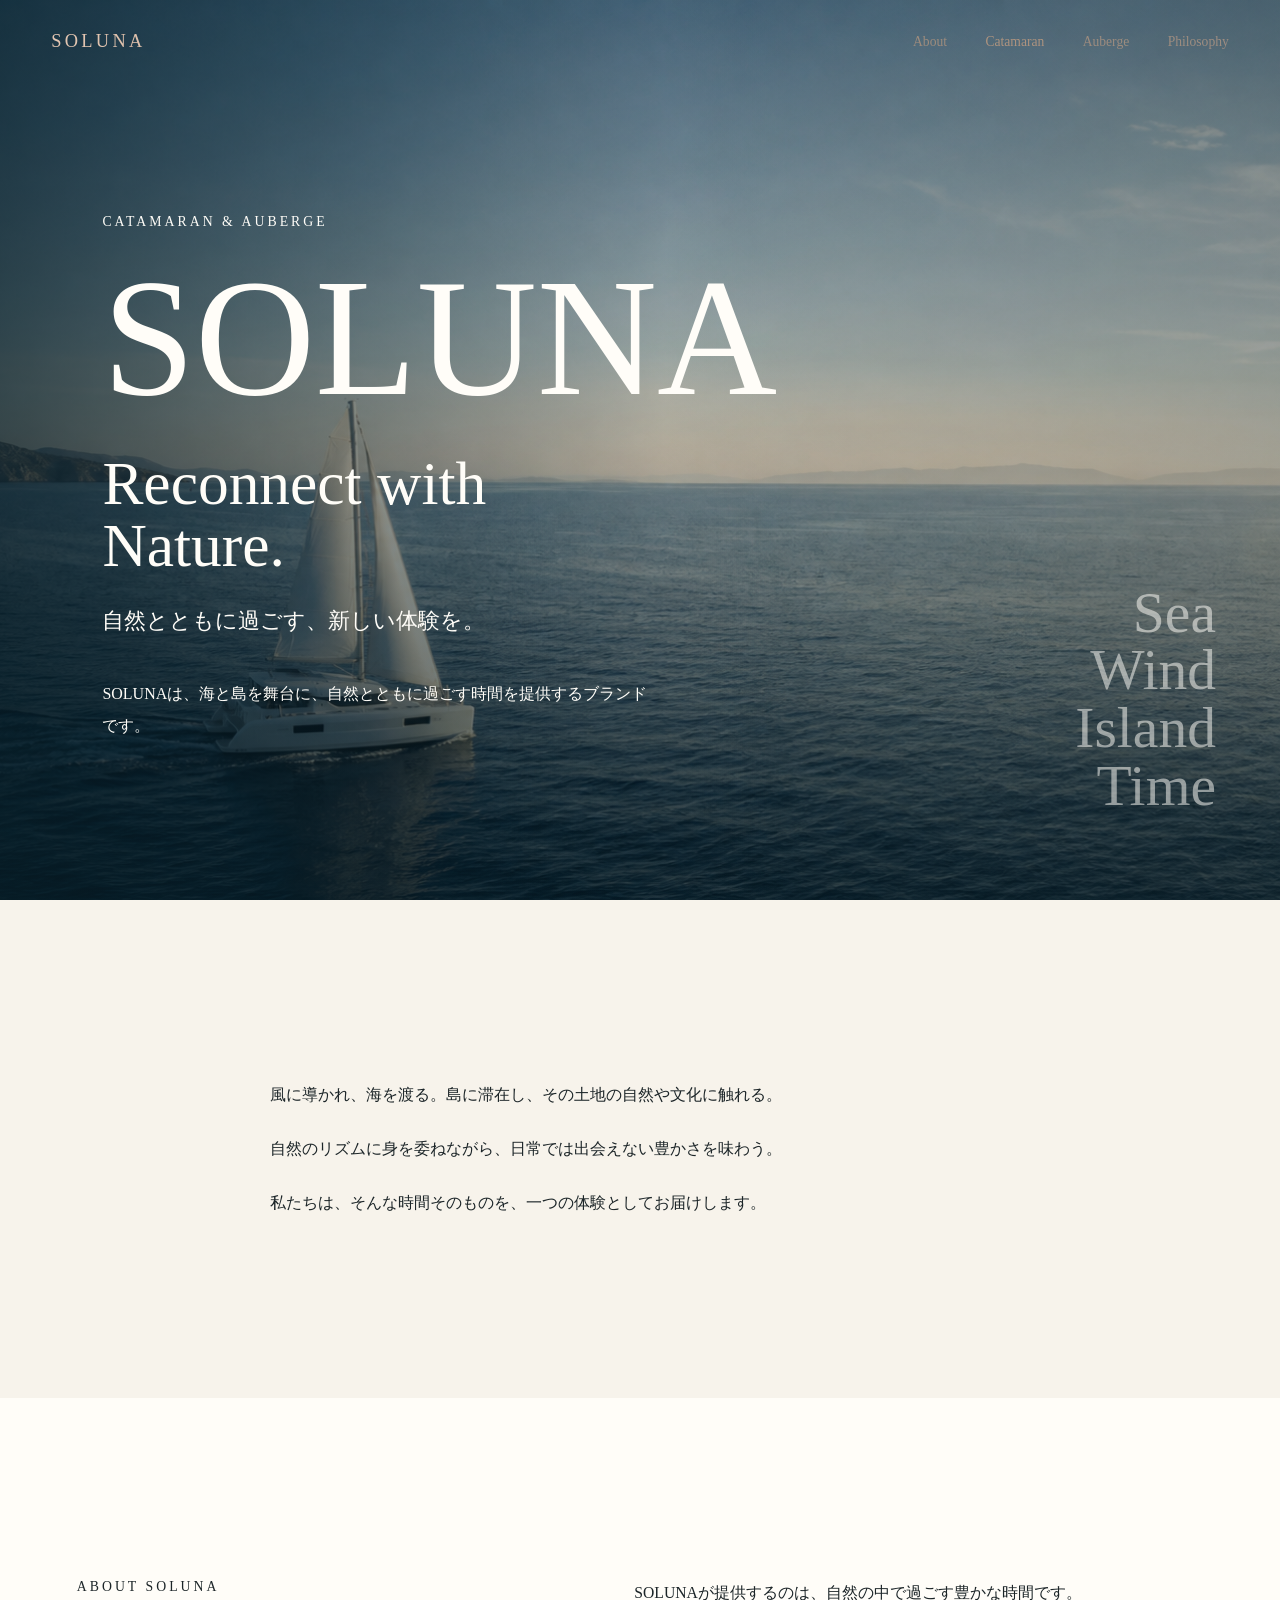
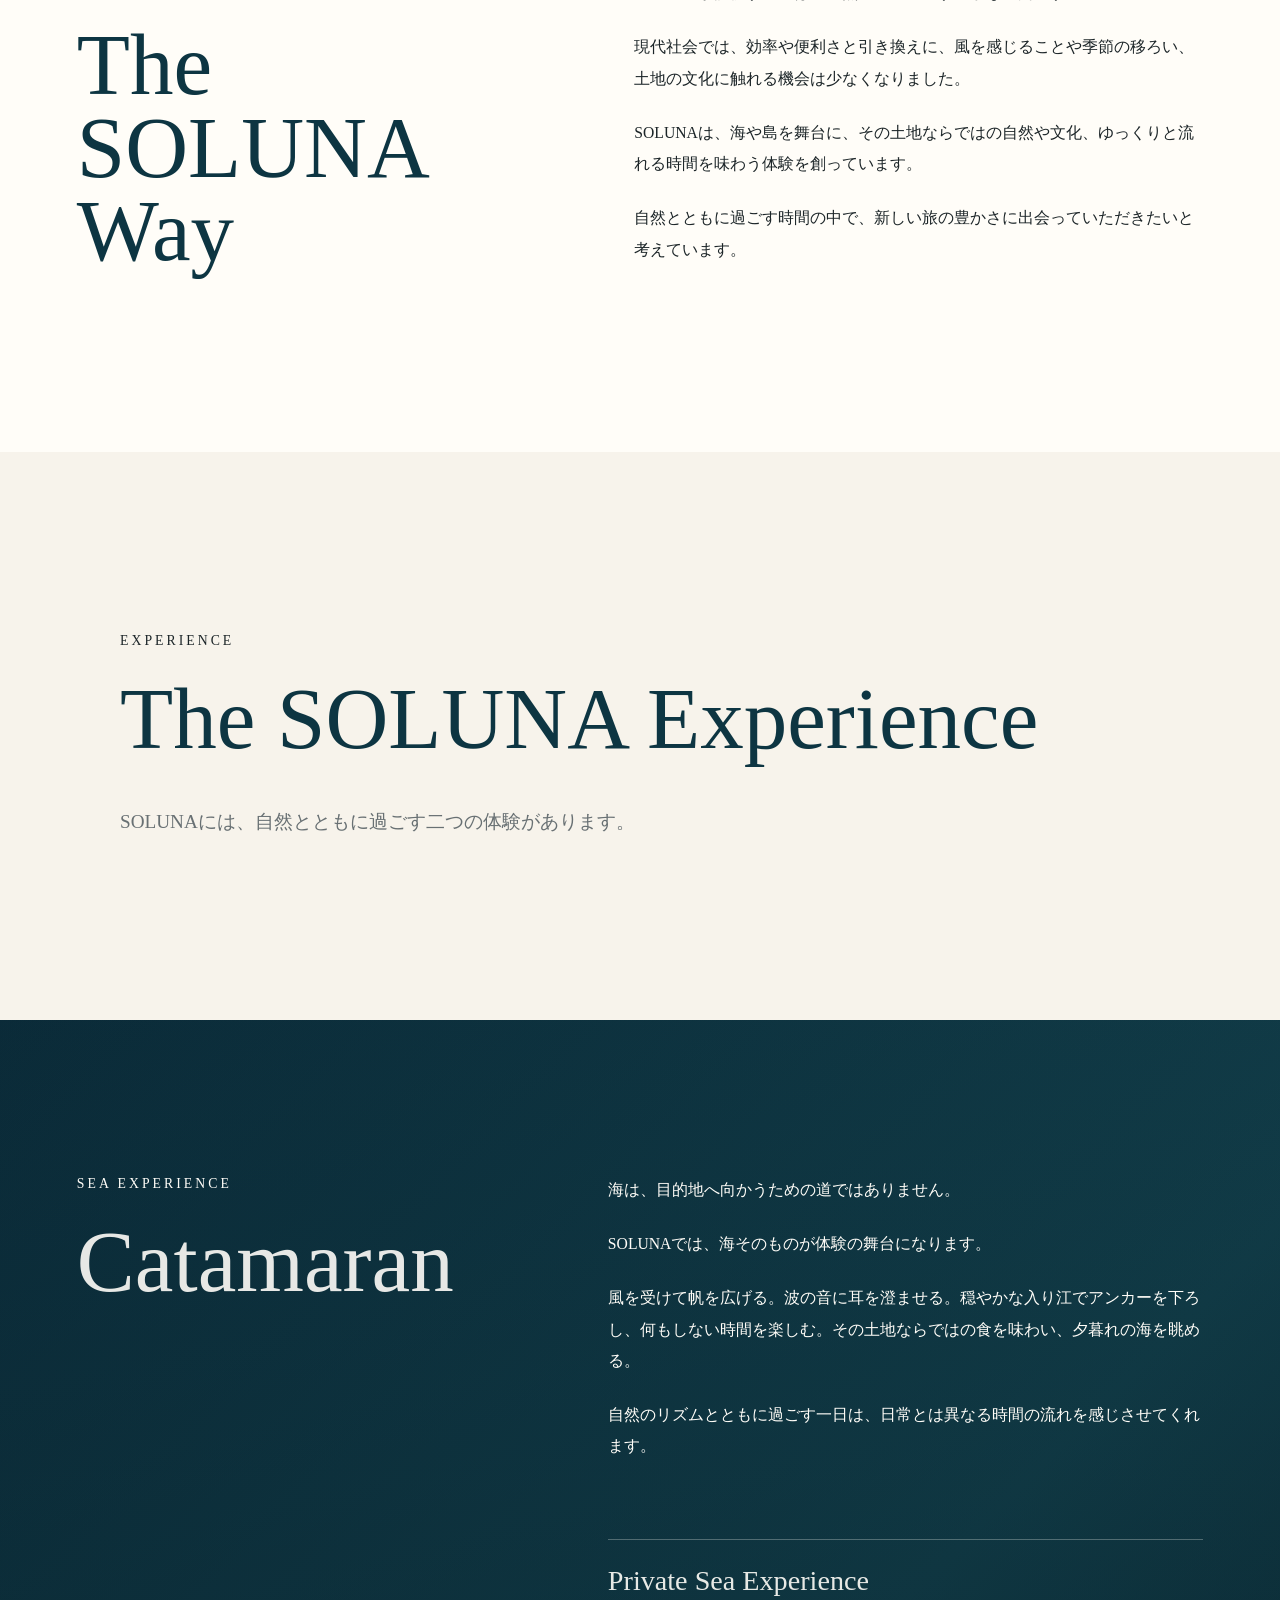
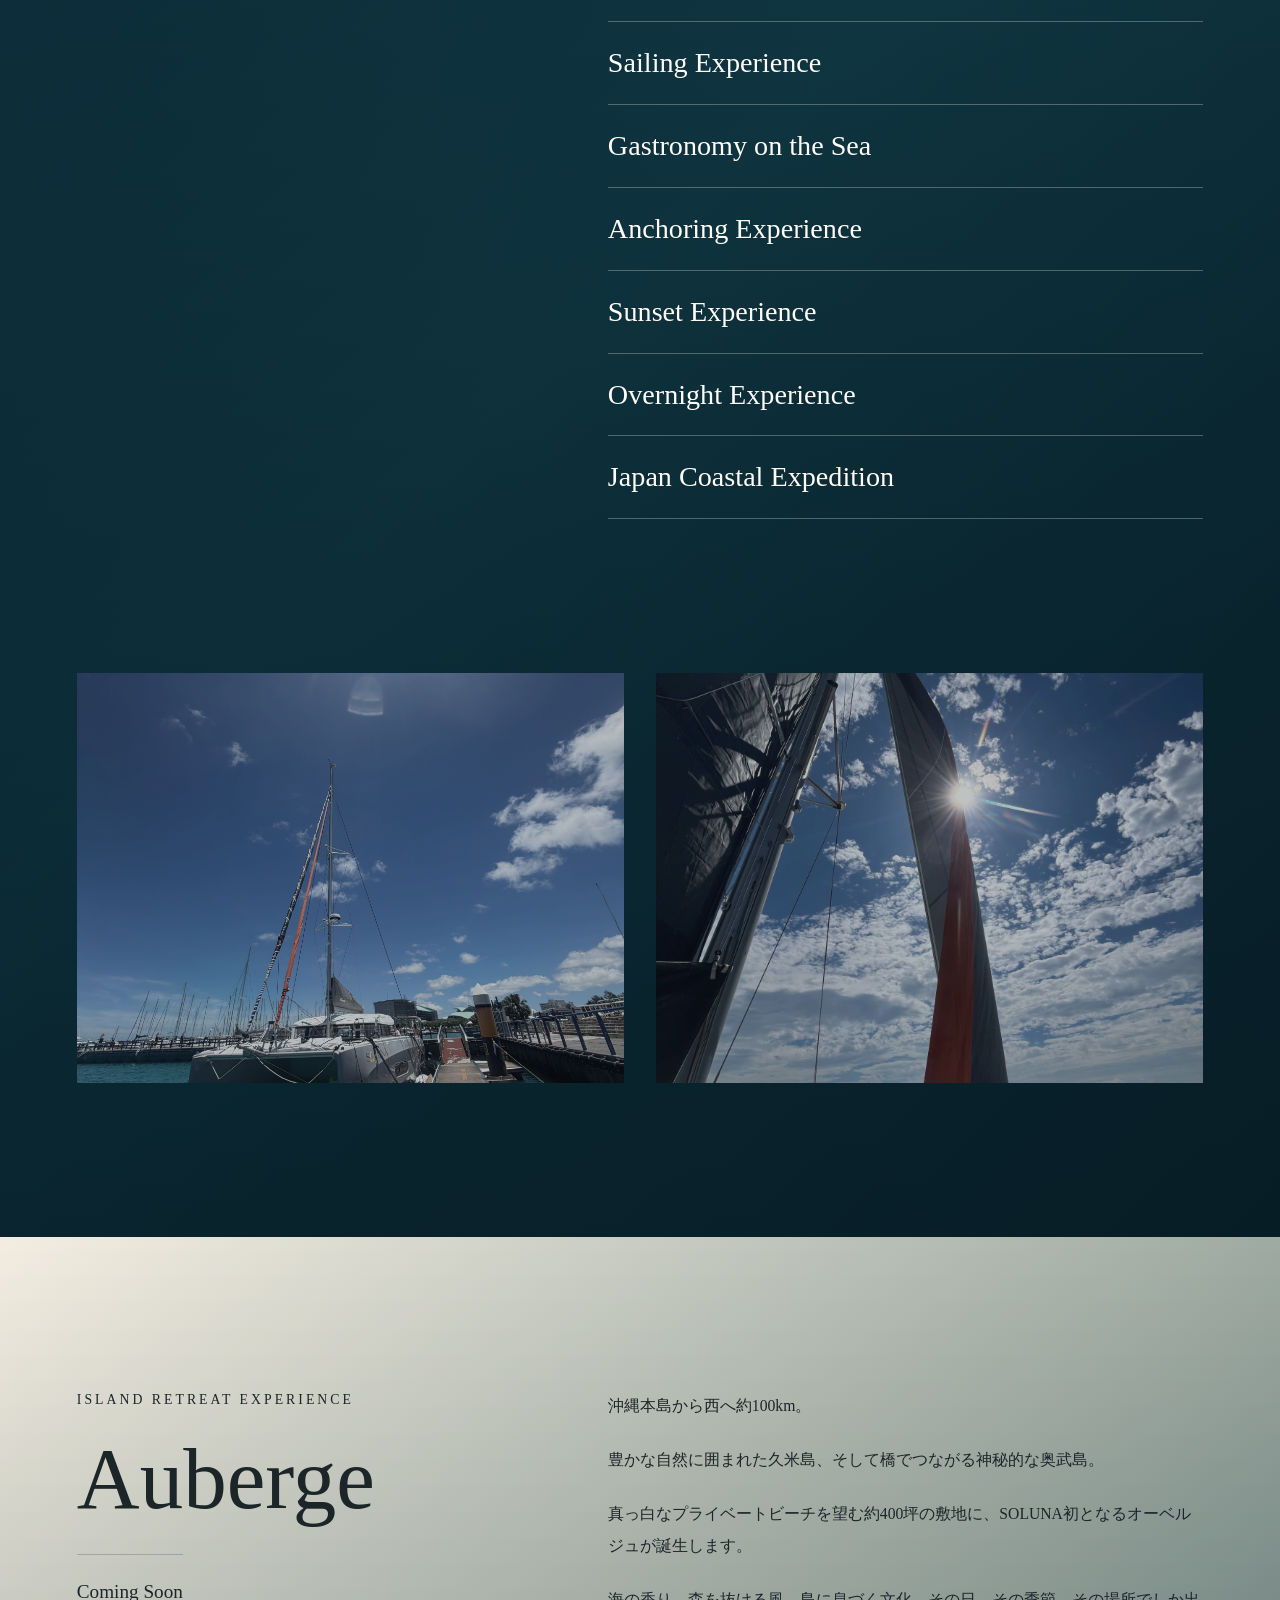
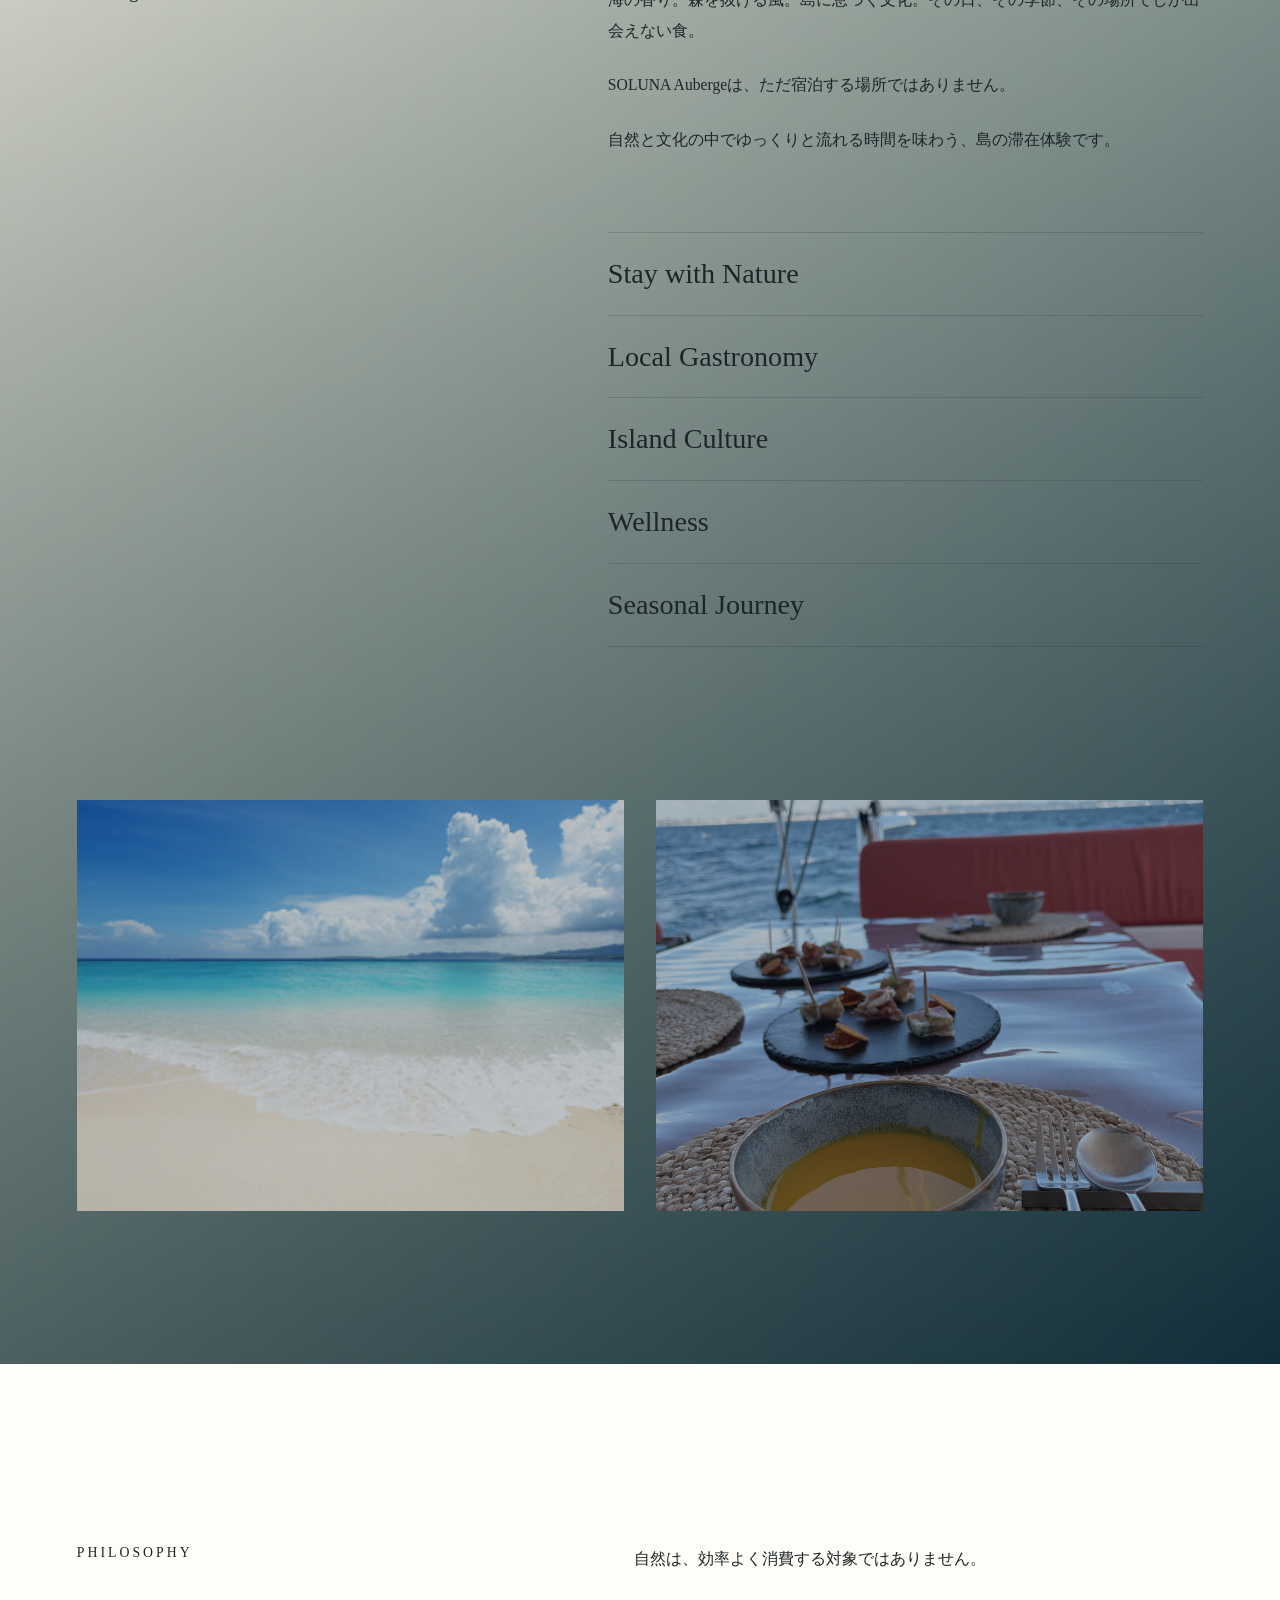
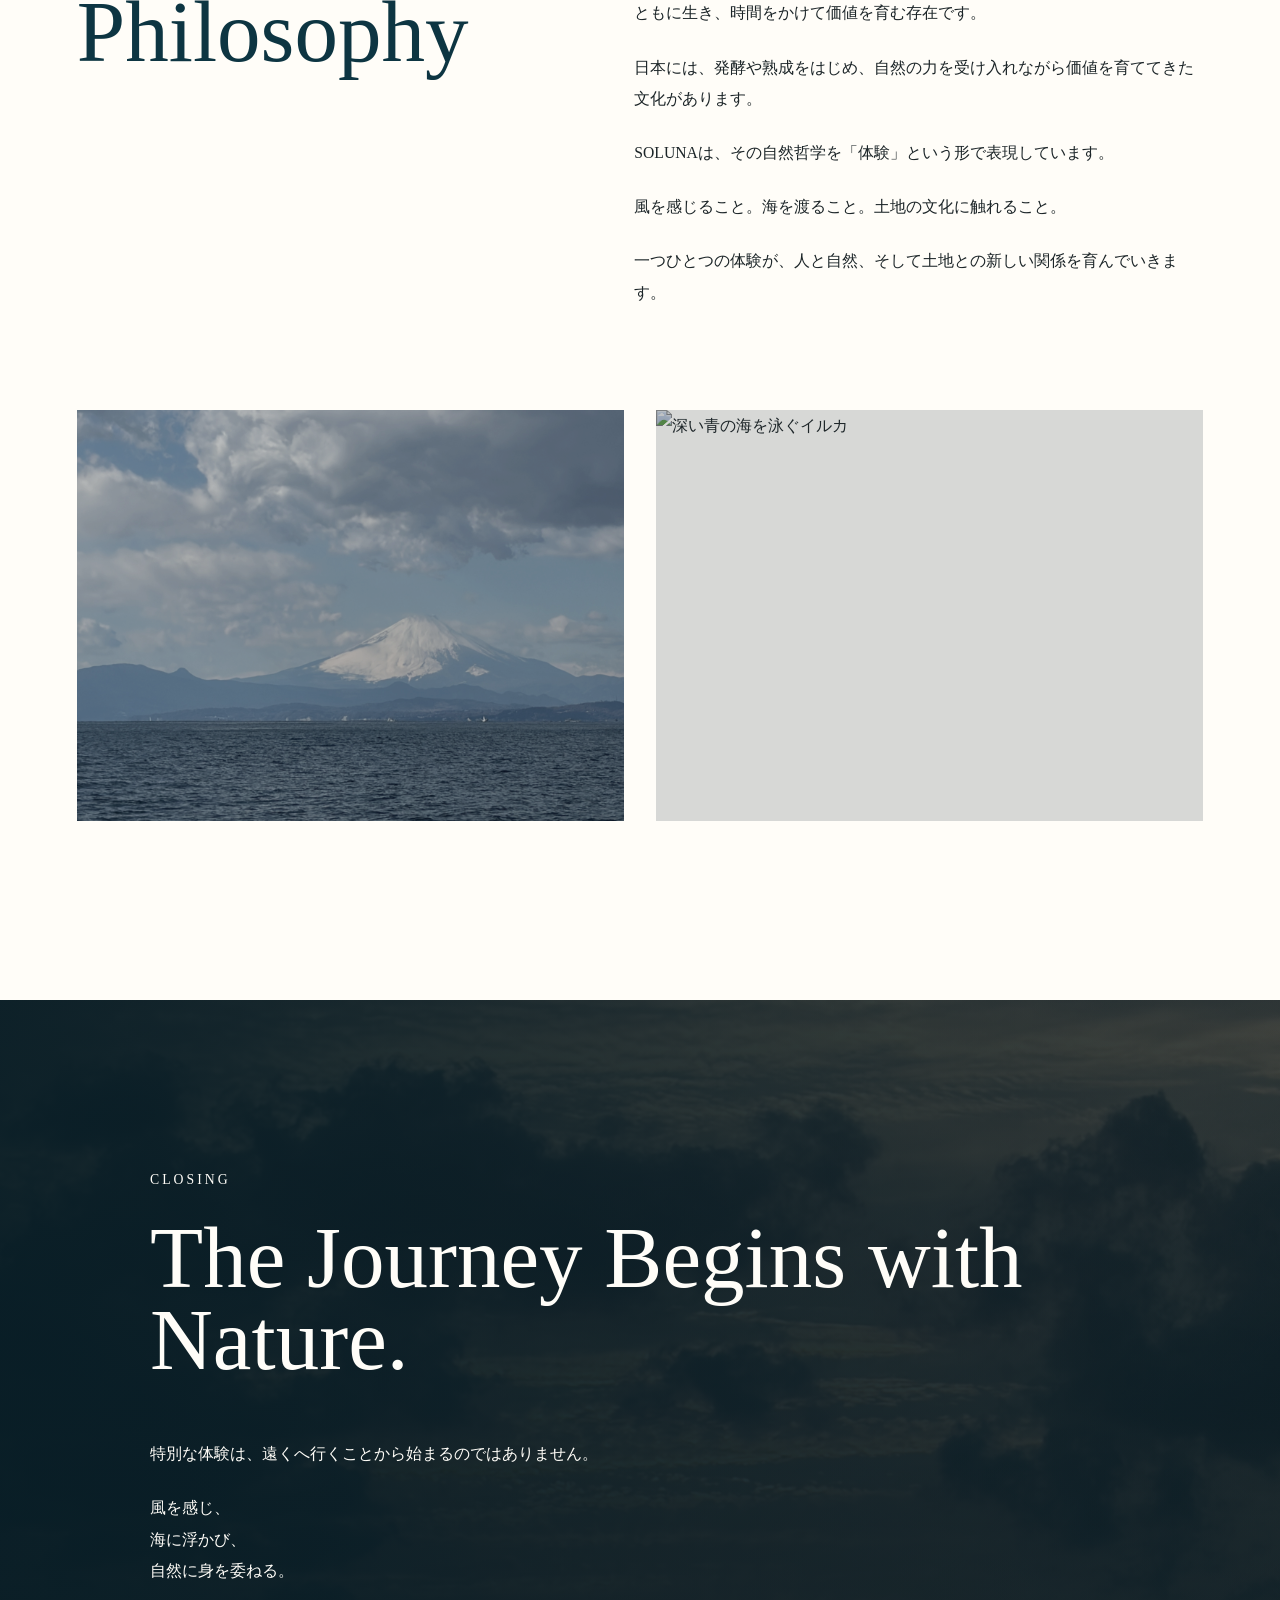
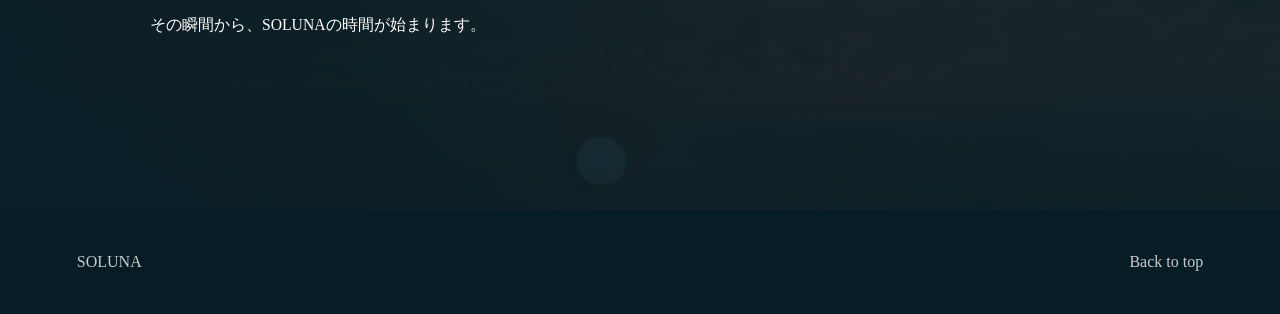
==== commit c0f63eea: "Polish private page and catamaran visuals" ====
--- a/index.html
+++ b/index.html
@@ -8,7 +8,7 @@
       name="description"
       content="SOLUNAは、海と島を舞台に、自然とともに過ごす時間を提供するブランドです。"
     />
-    <link rel="stylesheet" href="styles.css" />
+    <link rel="stylesheet" href="styles.css?v=20260626b" />
   </head>
   <body>
     <header class="site-header" aria-label="サイトヘッダー">
@@ -62,7 +62,7 @@
         <div class="section-grid">
           <div class="section-heading reveal">
             <p class="eyebrow">About SOLUNA</p>
-            <h2>What is SOLUNA?</h2>
+            <h2>The SOLUNA Way</h2>
           </div>
           <div class="prose reveal">
             <p>SOLUNAが提供するのは、自然の中で過ごす豊かな時間です。</p>
@@ -119,8 +119,8 @@
           <div class="experience-media sea-media" aria-label="Catamaran imagery">
             <figure class="media-frame media-tall">
               <img
-                src="assets/catamaran-gastronomy.jpg"
-                alt="海を望む船上のテーブルとガストロノミー"
+                src="assets/catamaran-soluna-yacht.jpg"
+                alt="青空の下、桟橋に停泊するSOLUNAのカタマラン"
               />
             </figure>
             <figure class="media-frame media-wide">
--- a/styles.css
+++ b/styles.css
@@ -499,8 +499,12 @@
 }
 
 .sub-hero h1 {
-  font-size: clamp(3.7rem, 9vw, 8.5rem);
+  font-size: clamp(2.95rem, 6.75vw, 6.2rem);
   max-width: 8.5em;
+}
+
+.private-page h2 {
+  font-size: clamp(2rem, 5vw, 4.45rem);
 }
 
 .private-intro {
@@ -508,37 +512,82 @@
 }
 
 .private-journey {
-  padding: clamp(88px, 12vw, 170px) clamp(24px, 6vw, 96px);
+  padding: clamp(74px, 10vw, 150px) clamp(24px, 6vw, 96px);
 }
 
 .journey-item {
+  align-items: center;
+  display: grid;
+  gap: clamp(42px, 7vw, 112px);
+  grid-template-columns: repeat(2, minmax(0, 1fr));
+  margin: 0 auto;
+  max-width: 1180px;
+  padding: clamp(68px, 9vw, 124px) 0;
+}
+
+.journey-item + .journey-item {
   border-top: 1px solid var(--line);
-  display: grid;
-  gap: clamp(34px, 6vw, 92px);
-  grid-template-columns: minmax(210px, 0.72fr) minmax(280px, 1fr);
-  margin: 0 auto;
-  max-width: 1120px;
-  padding: clamp(54px, 8vw, 112px) 0;
+}
+
+.journey-reverse .journey-copy {
+  grid-column: 2;
+}
+
+.journey-reverse .journey-image {
+  grid-column: 1;
+  grid-row: 1;
+}
+
+.journey-copy {
+  max-width: 500px;
+  width: 100%;
 }
 
 .journey-heading h2 {
   color: var(--sea);
-  font-size: clamp(2.2rem, 5.2vw, 4.8rem);
-}
-
-.private-image {
-  aspect-ratio: 16 / 9;
-  margin: clamp(34px, 6vw, 84px) auto;
-  max-width: 1120px;
+  font-size: clamp(1.82rem, 3.85vw, 3.55rem);
+}
+
+.journey-heading {
+  margin-bottom: clamp(28px, 4vw, 54px);
+}
+
+.journey-image {
+  aspect-ratio: 4 / 3.45;
+  margin: 0;
   overflow: hidden;
-}
-
-.private-image img {
+  position: relative;
+}
+
+.journey-image img {
   filter: saturate(0.74) contrast(0.94) brightness(0.9);
   height: 100%;
   object-fit: cover;
-  object-position: 50% 42%;
   width: 100%;
+}
+
+.journey-image::after {
+  background: rgba(7, 29, 38, 0.1);
+  content: "";
+  inset: 0;
+  pointer-events: none;
+  position: absolute;
+}
+
+.journey-image-sailing img {
+  object-position: 54% 50%;
+}
+
+.journey-image-taste img {
+  object-position: 50% 60%;
+}
+
+.journey-image-pause img {
+  object-position: 54% 58%;
+}
+
+.journey-image-return img {
+  object-position: 50% 54%;
 }
 
 .schedule-table {
@@ -588,6 +637,7 @@
 
 .charter-inner h2 {
   color: var(--ivory);
+  font-size: clamp(2.05rem, 4.8vw, 4.5rem);
 }
 
 .charter-label {
@@ -647,6 +697,7 @@
 
 .private-closing h2 {
   color: var(--ivory);
+  font-size: clamp(2rem, 4.8vw, 4.5rem);
 }
 
 .reveal {
@@ -686,7 +737,7 @@
   }
 
   .sub-hero h1 {
-    font-size: clamp(3.45rem, 15vw, 6.2rem);
+    font-size: clamp(2.65rem, 11.8vw, 4.85rem);
   }
 
   .hero-lead {
@@ -705,6 +756,16 @@
   .experience-inner,
   .journey-item {
     grid-template-columns: 1fr;
+  }
+
+  .journey-reverse .journey-copy,
+  .journey-reverse .journey-image {
+    grid-column: auto;
+    grid-row: auto;
+  }
+
+  .journey-copy {
+    max-width: none;
   }
 
   .section-heading,
@@ -731,7 +792,7 @@
     padding-right: 24px;
   }
 
-  .private-image {
+  .journey-image {
     aspect-ratio: 4 / 3.4;
   }
 }
@@ -756,6 +817,17 @@
     font-size: clamp(2.35rem, 13.5vw, 3.85rem);
   }
 
+  .private-page h2,
+  .journey-heading h2,
+  .charter-inner h2,
+  .private-closing h2 {
+    font-size: clamp(1.85rem, 10vw, 3rem);
+  }
+
+  .journey-heading h2 {
+    font-size: clamp(1.7rem, 7.6vw, 2.45rem);
+  }
+
   .hero-description {
     font-size: 0.94rem;
   }
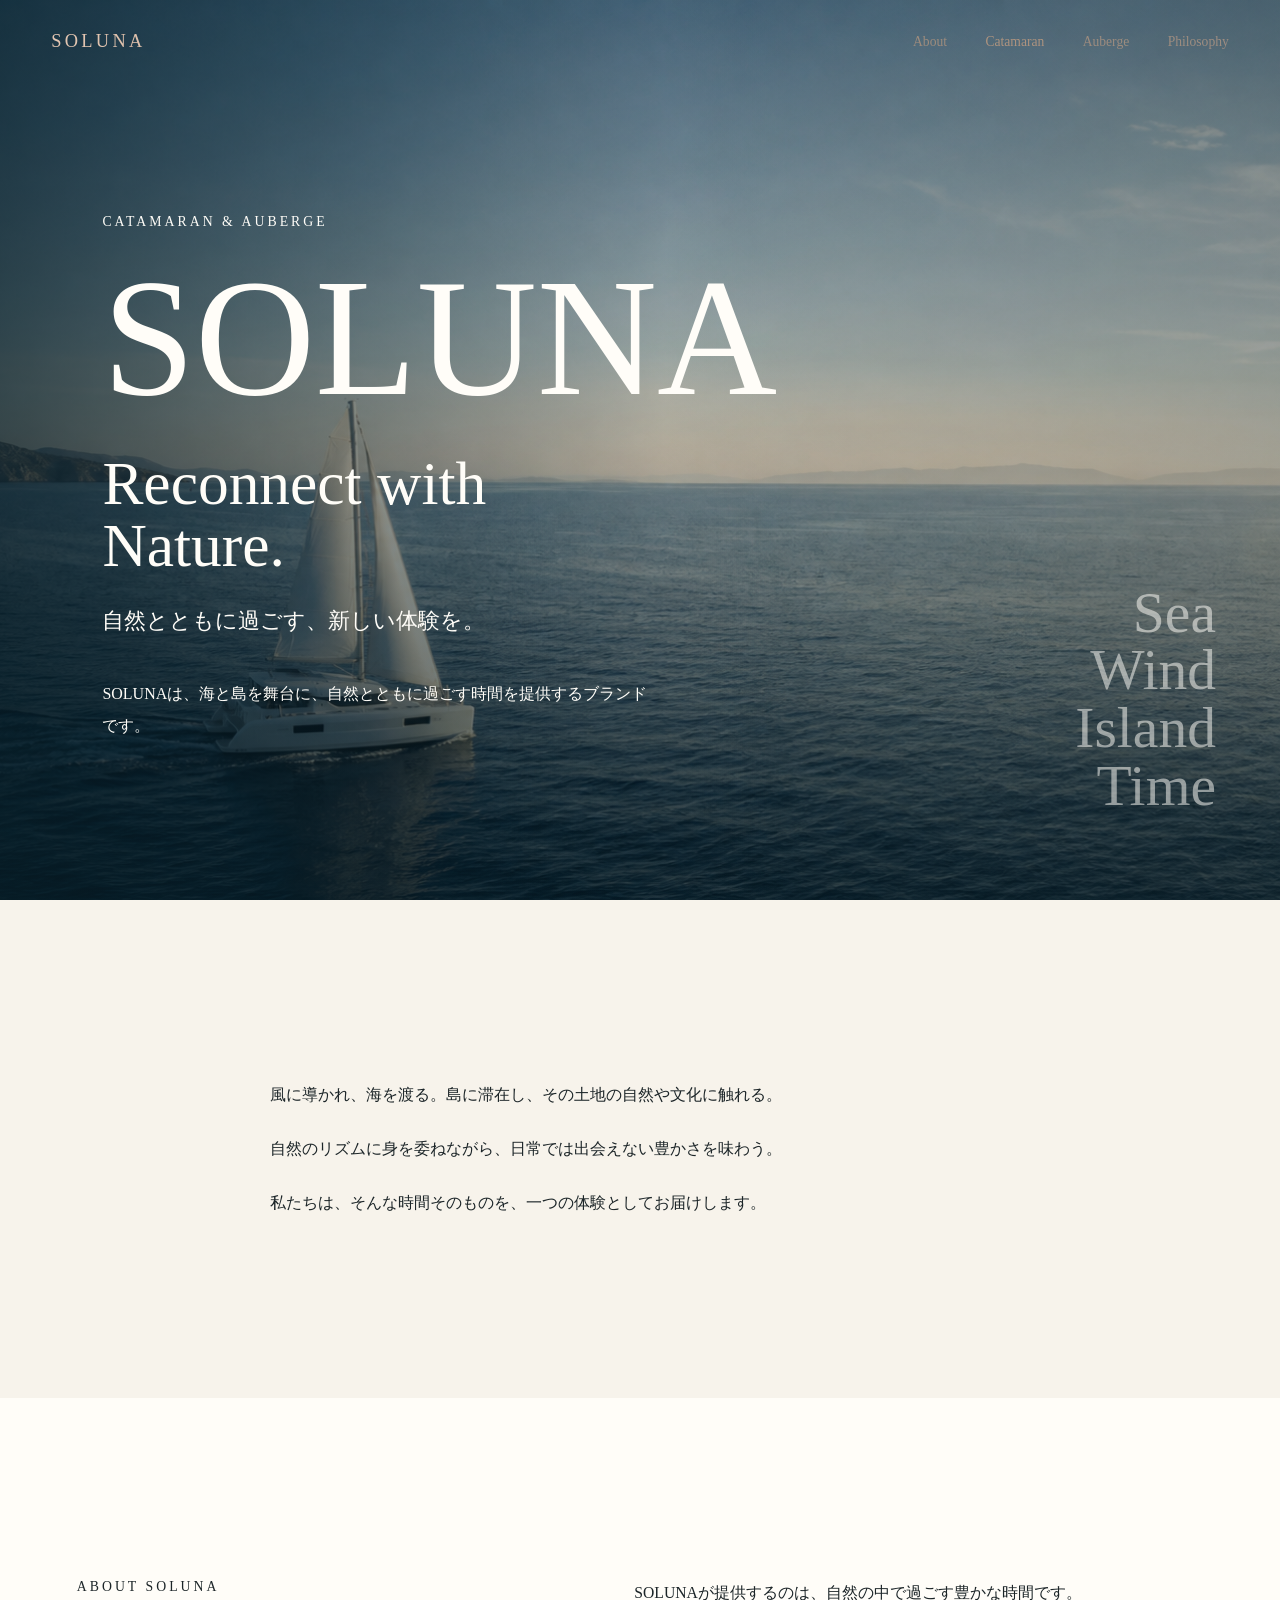
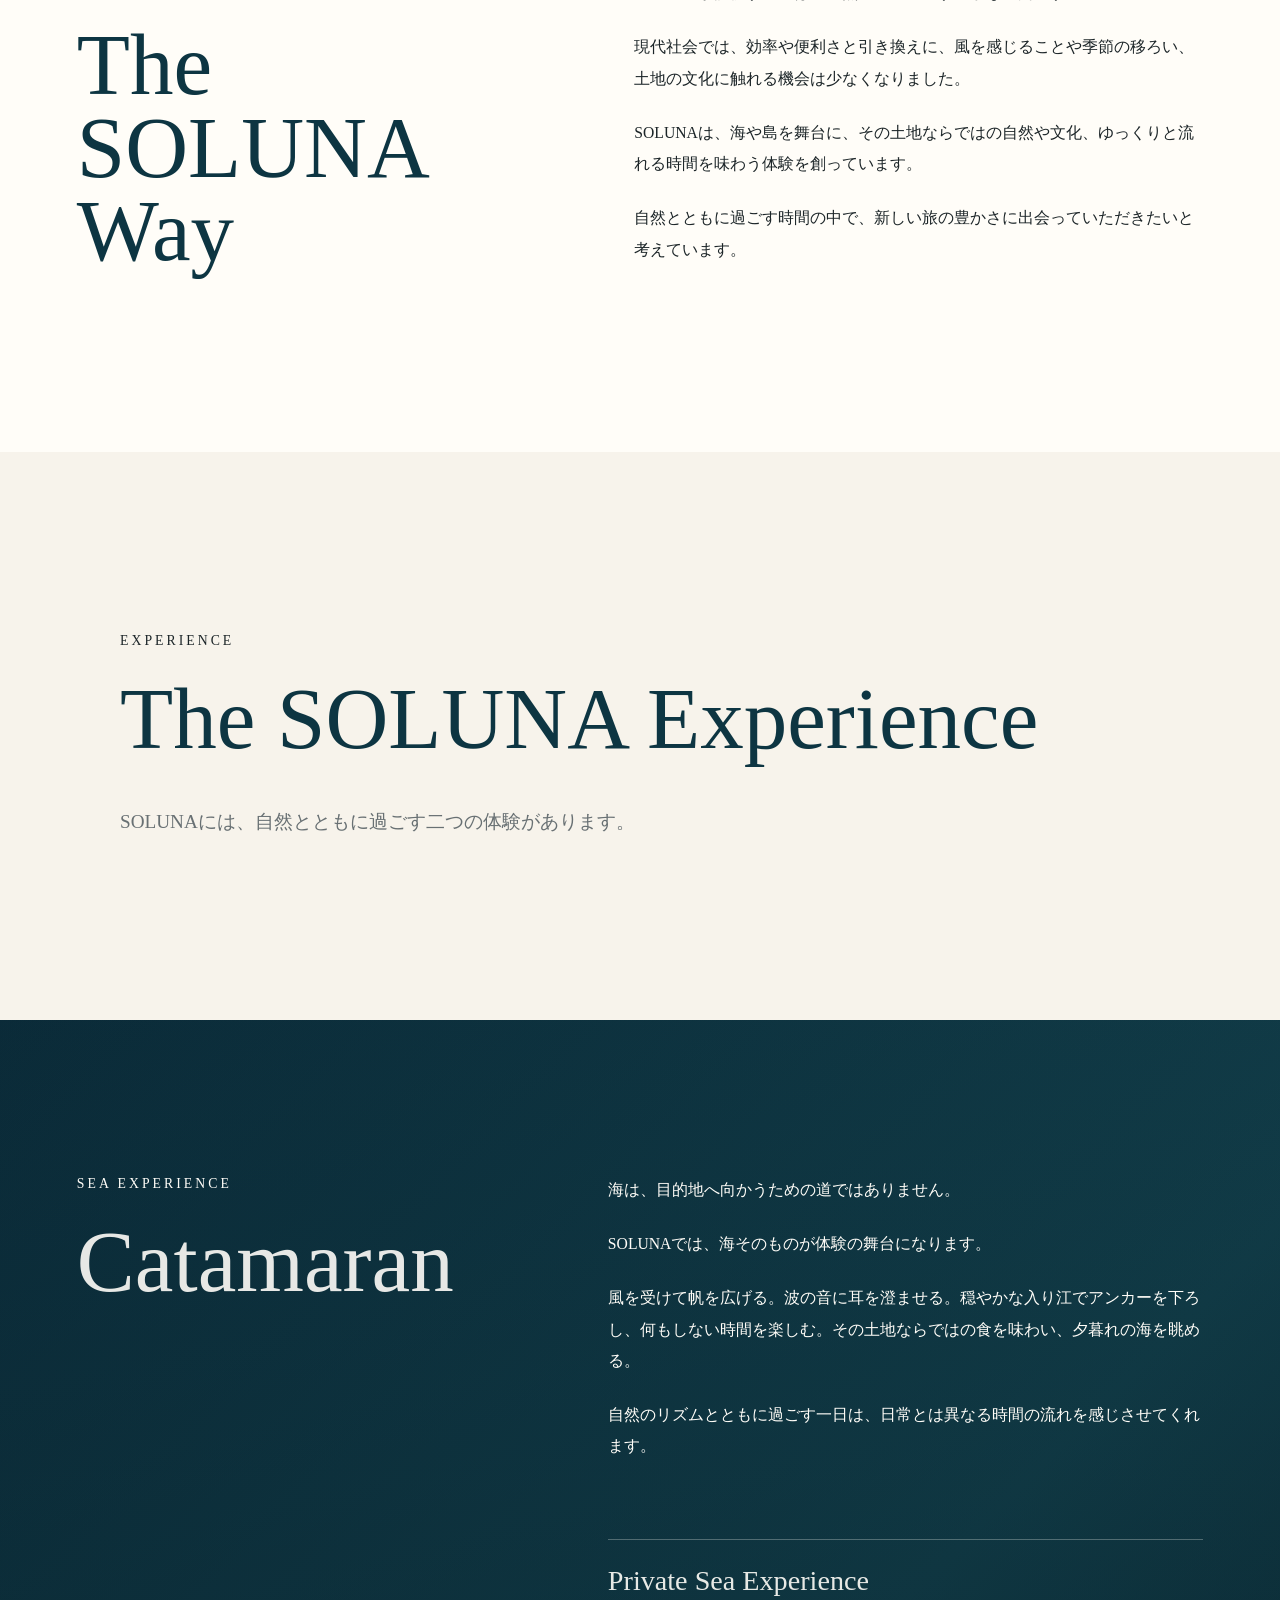
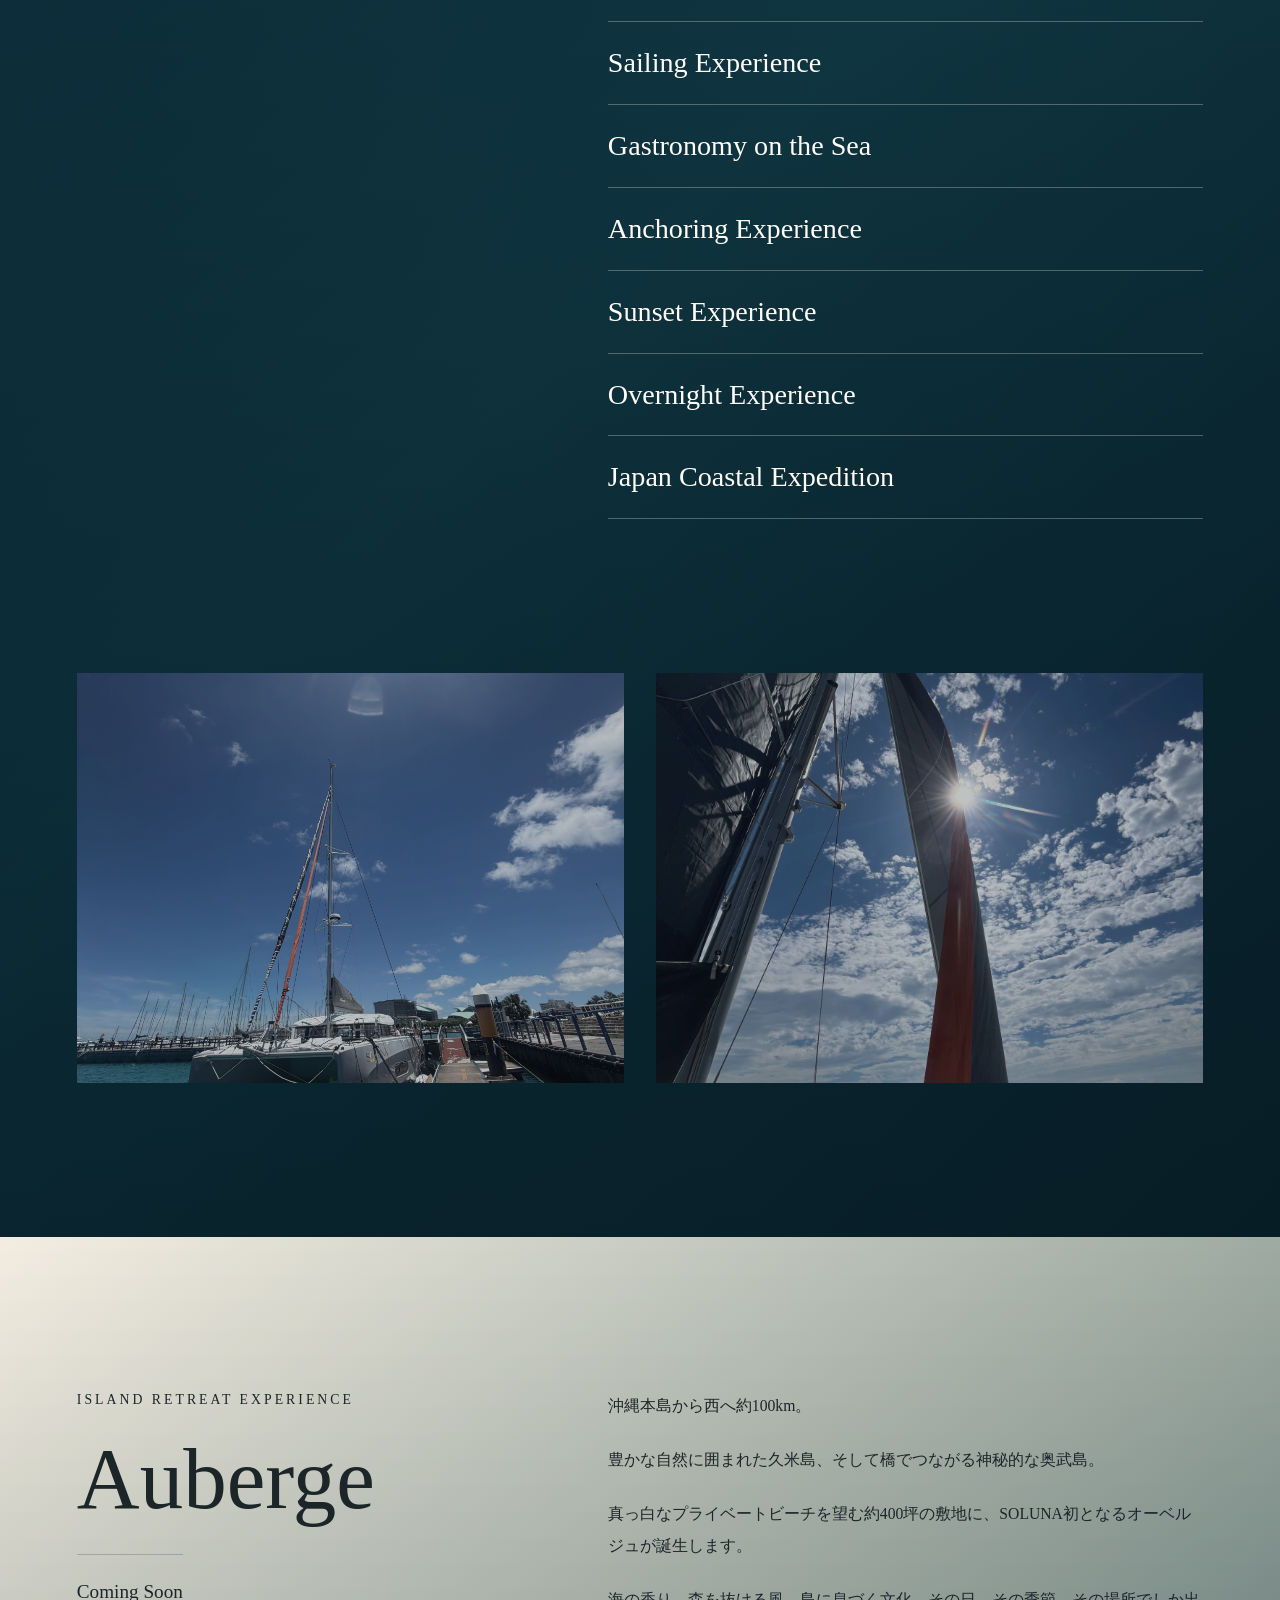
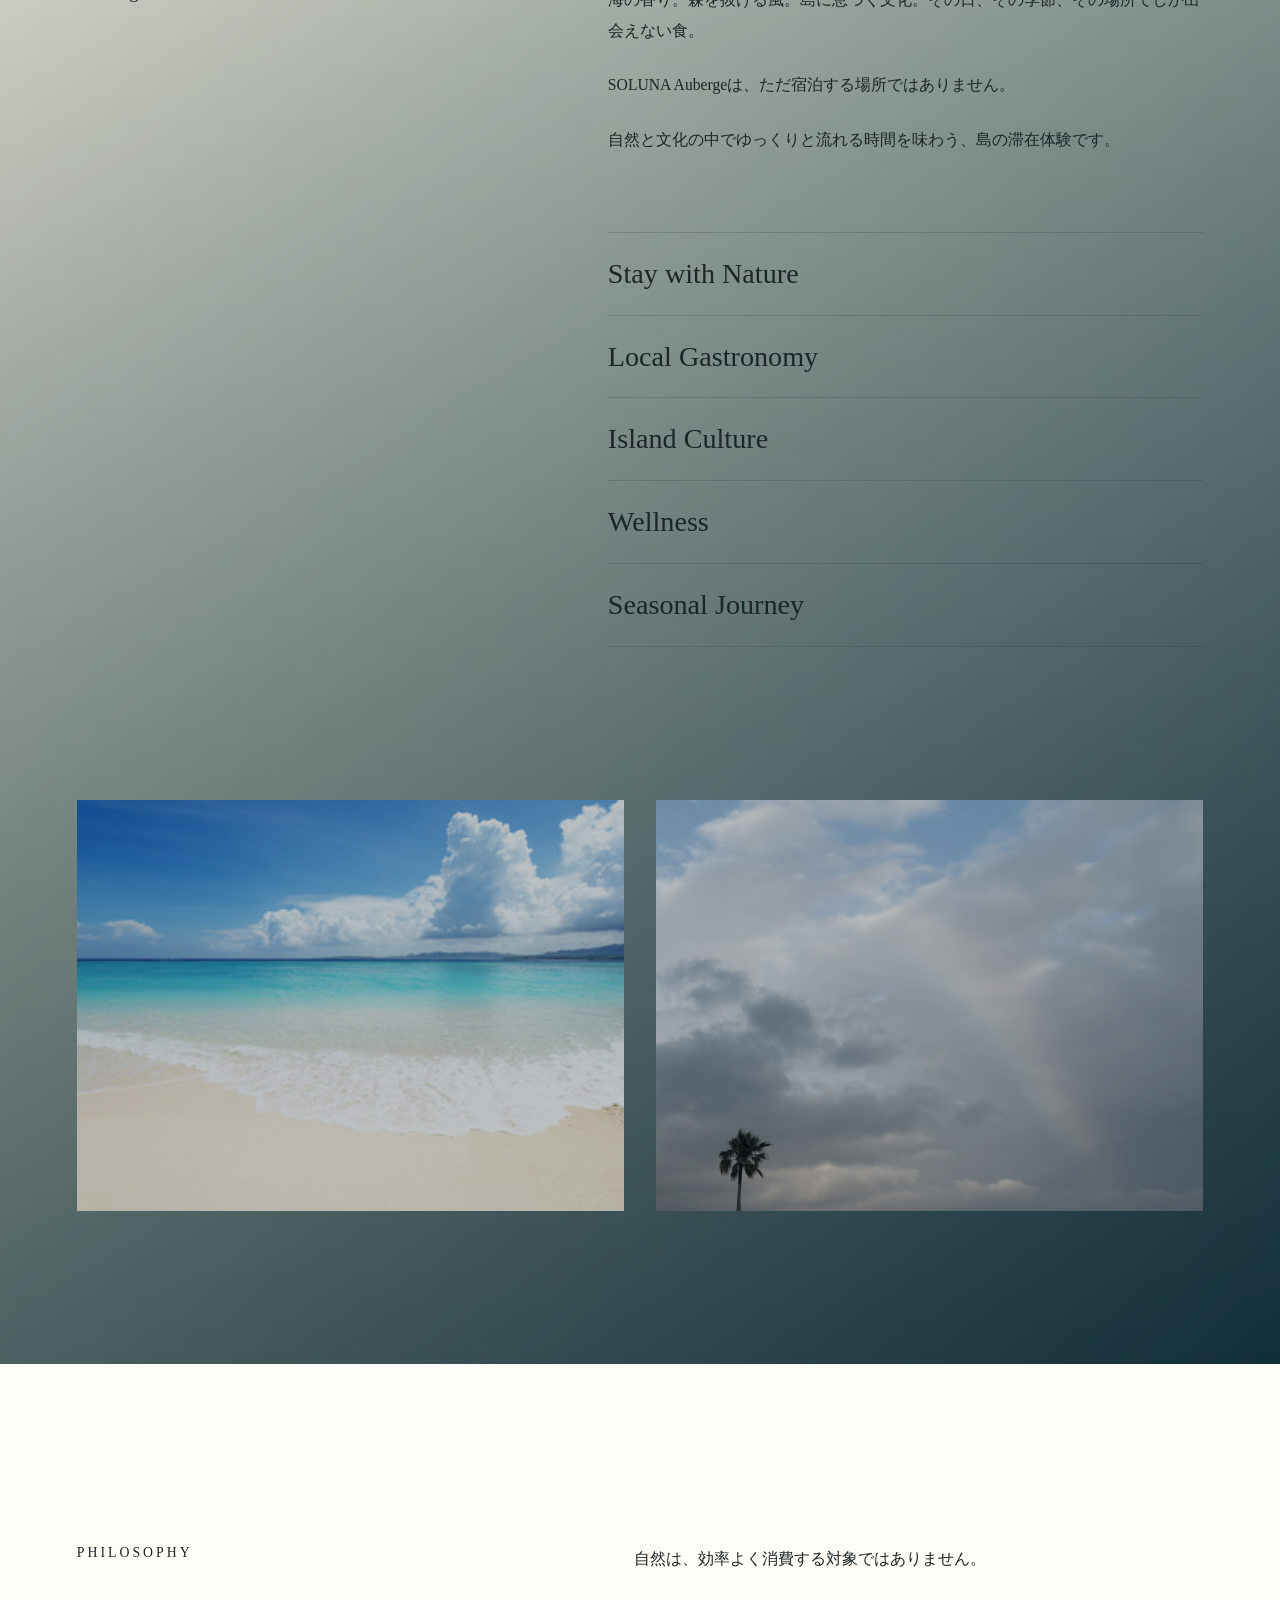
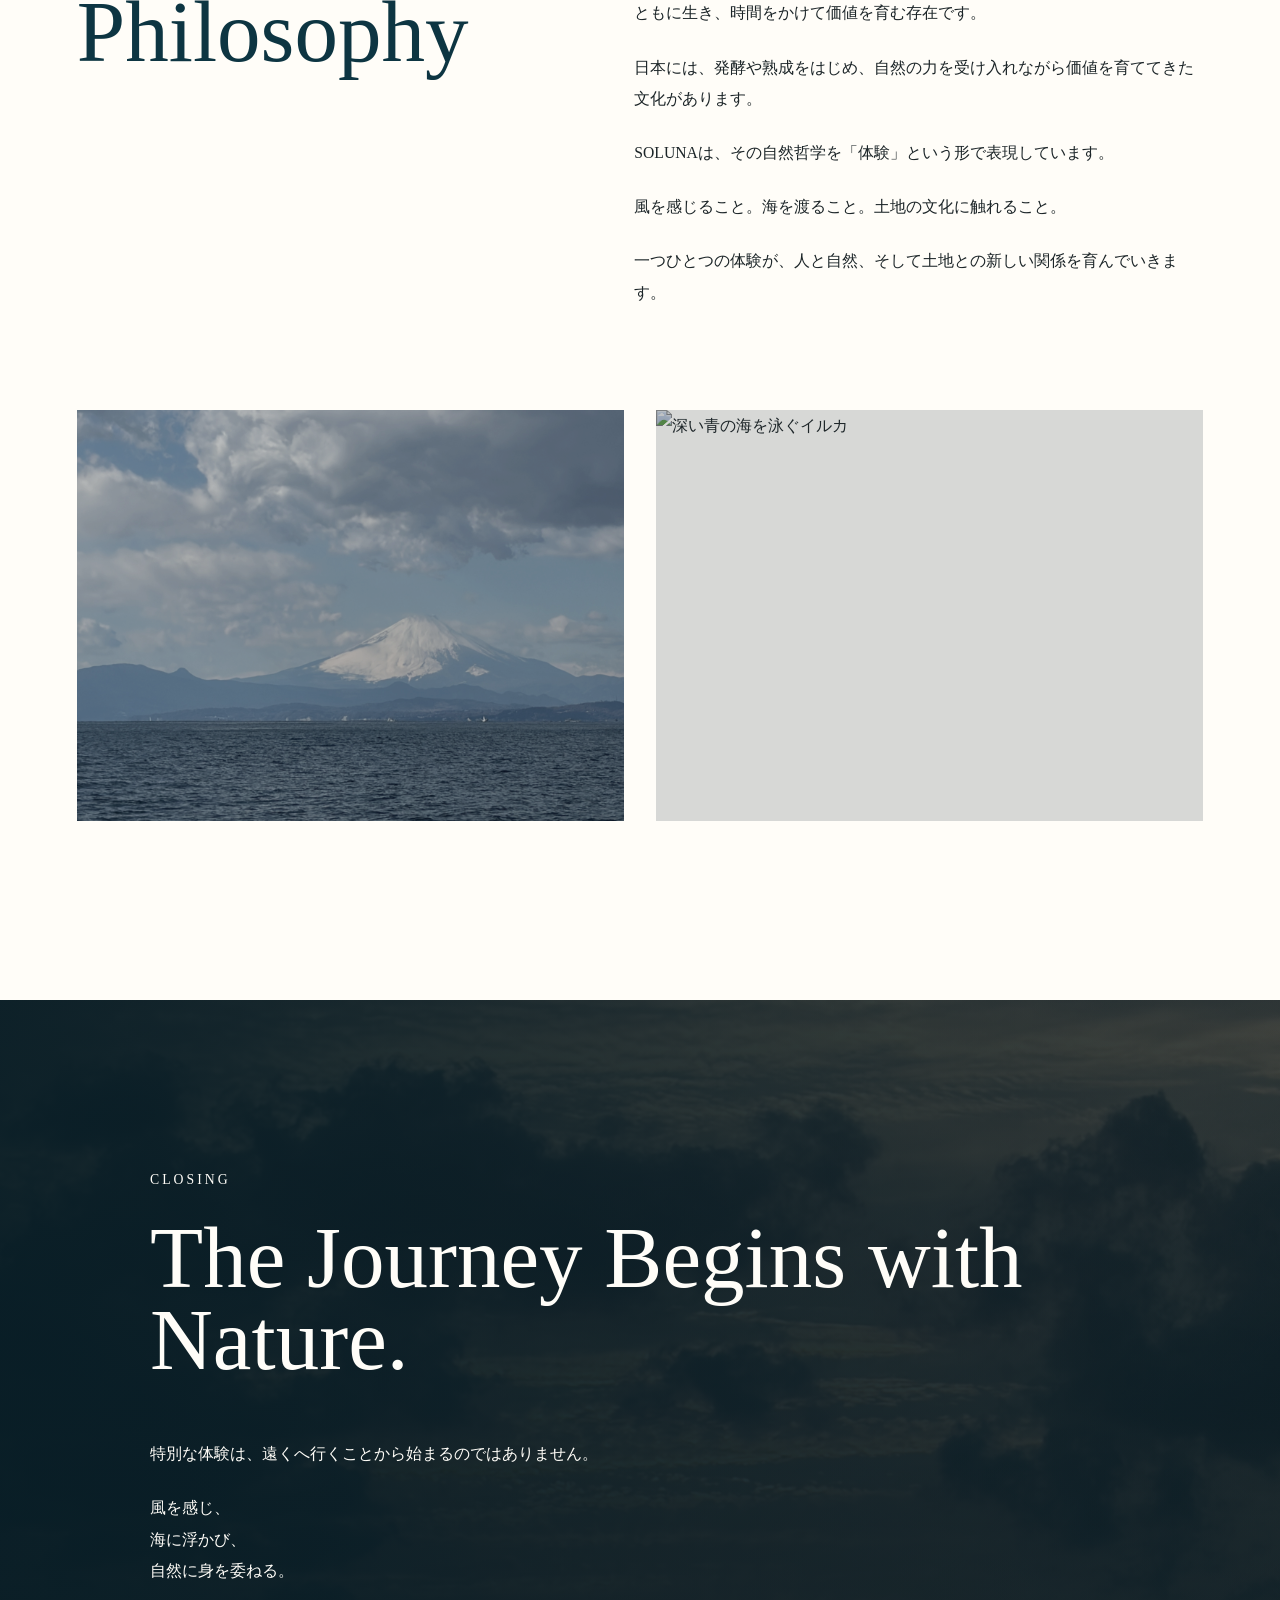
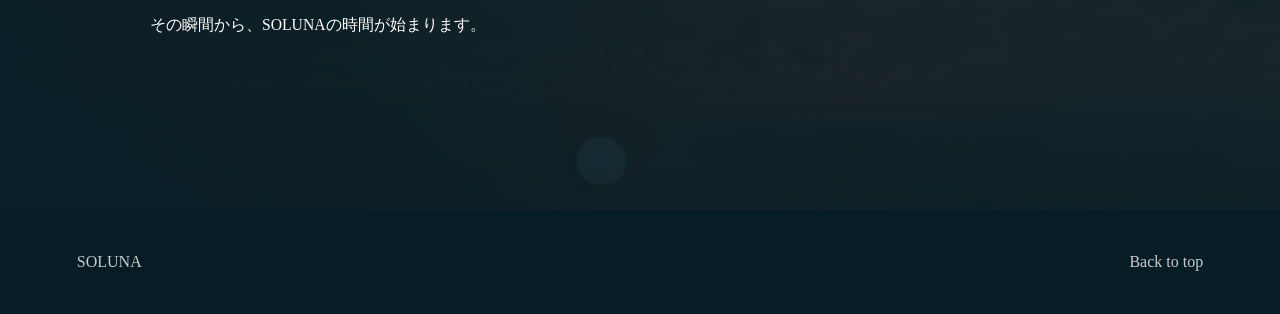
==== commit 69a5ef16: "Update auberge imagery and private titles" ====
--- a/index.html
+++ b/index.html
@@ -8,7 +8,7 @@
       name="description"
       content="SOLUNAは、海と島を舞台に、自然とともに過ごす時間を提供するブランドです。"
     />
-    <link rel="stylesheet" href="styles.css?v=20260626b" />
+    <link rel="stylesheet" href="styles.css?v=20260626c" />
   </head>
   <body>
     <header class="site-header" aria-label="サイトヘッダー">
@@ -172,10 +172,10 @@
                 alt="白い砂浜とエメラルドブルーの海"
               />
             </figure>
-            <figure class="media-frame media-tall">
-              <img
-                src="assets/auberge-gastronomy.jpg"
-                alt="海を望むテーブルに置かれた料理"
+            <figure class="media-frame media-tall auberge-rainbow">
+              <img
+                src="assets/auberge-rainbow.jpg"
+                alt="島の上にかかる淡い虹と静かな空"
               />
             </figure>
           </div>
--- a/styles.css
+++ b/styles.css
@@ -377,6 +377,10 @@
   object-position: 50% 48%;
 }
 
+.auberge-rainbow img {
+  object-position: 50% 52%;
+}
+
 .philosophy {
   background: var(--ivory);
 }
@@ -499,12 +503,16 @@
 }
 
 .sub-hero h1 {
-  font-size: clamp(2.95rem, 6.75vw, 6.2rem);
+  font-size: clamp(2.6rem, 5.9vw, 5.4rem);
   max-width: 8.5em;
 }
 
 .private-page h2 {
-  font-size: clamp(2rem, 5vw, 4.45rem);
+  font-size: clamp(1.78rem, 4.35vw, 3.85rem);
+}
+
+.private-page h3 {
+  font-size: clamp(1.22rem, 2.4vw, 2rem);
 }
 
 .private-intro {
@@ -545,7 +553,7 @@
 
 .journey-heading h2 {
   color: var(--sea);
-  font-size: clamp(1.82rem, 3.85vw, 3.55rem);
+  font-size: clamp(1.62rem, 3.35vw, 3.1rem);
 }
 
 .journey-heading {
@@ -637,7 +645,7 @@
 
 .charter-inner h2 {
   color: var(--ivory);
-  font-size: clamp(2.05rem, 4.8vw, 4.5rem);
+  font-size: clamp(1.84rem, 4.2vw, 3.9rem);
 }
 
 .charter-label {
@@ -697,7 +705,7 @@
 
 .private-closing h2 {
   color: var(--ivory);
-  font-size: clamp(2rem, 4.8vw, 4.5rem);
+  font-size: clamp(1.8rem, 4.2vw, 3.9rem);
 }
 
 .reveal {
@@ -737,7 +745,7 @@
   }
 
   .sub-hero h1 {
-    font-size: clamp(2.65rem, 11.8vw, 4.85rem);
+    font-size: clamp(2.35rem, 10.4vw, 4.2rem);
   }
 
   .hero-lead {
@@ -821,11 +829,11 @@
   .journey-heading h2,
   .charter-inner h2,
   .private-closing h2 {
-    font-size: clamp(1.85rem, 10vw, 3rem);
+    font-size: clamp(1.62rem, 8.8vw, 2.6rem);
   }
 
   .journey-heading h2 {
-    font-size: clamp(1.7rem, 7.6vw, 2.45rem);
+    font-size: clamp(1.5rem, 6.6vw, 2.1rem);
   }
 
   .hero-description {
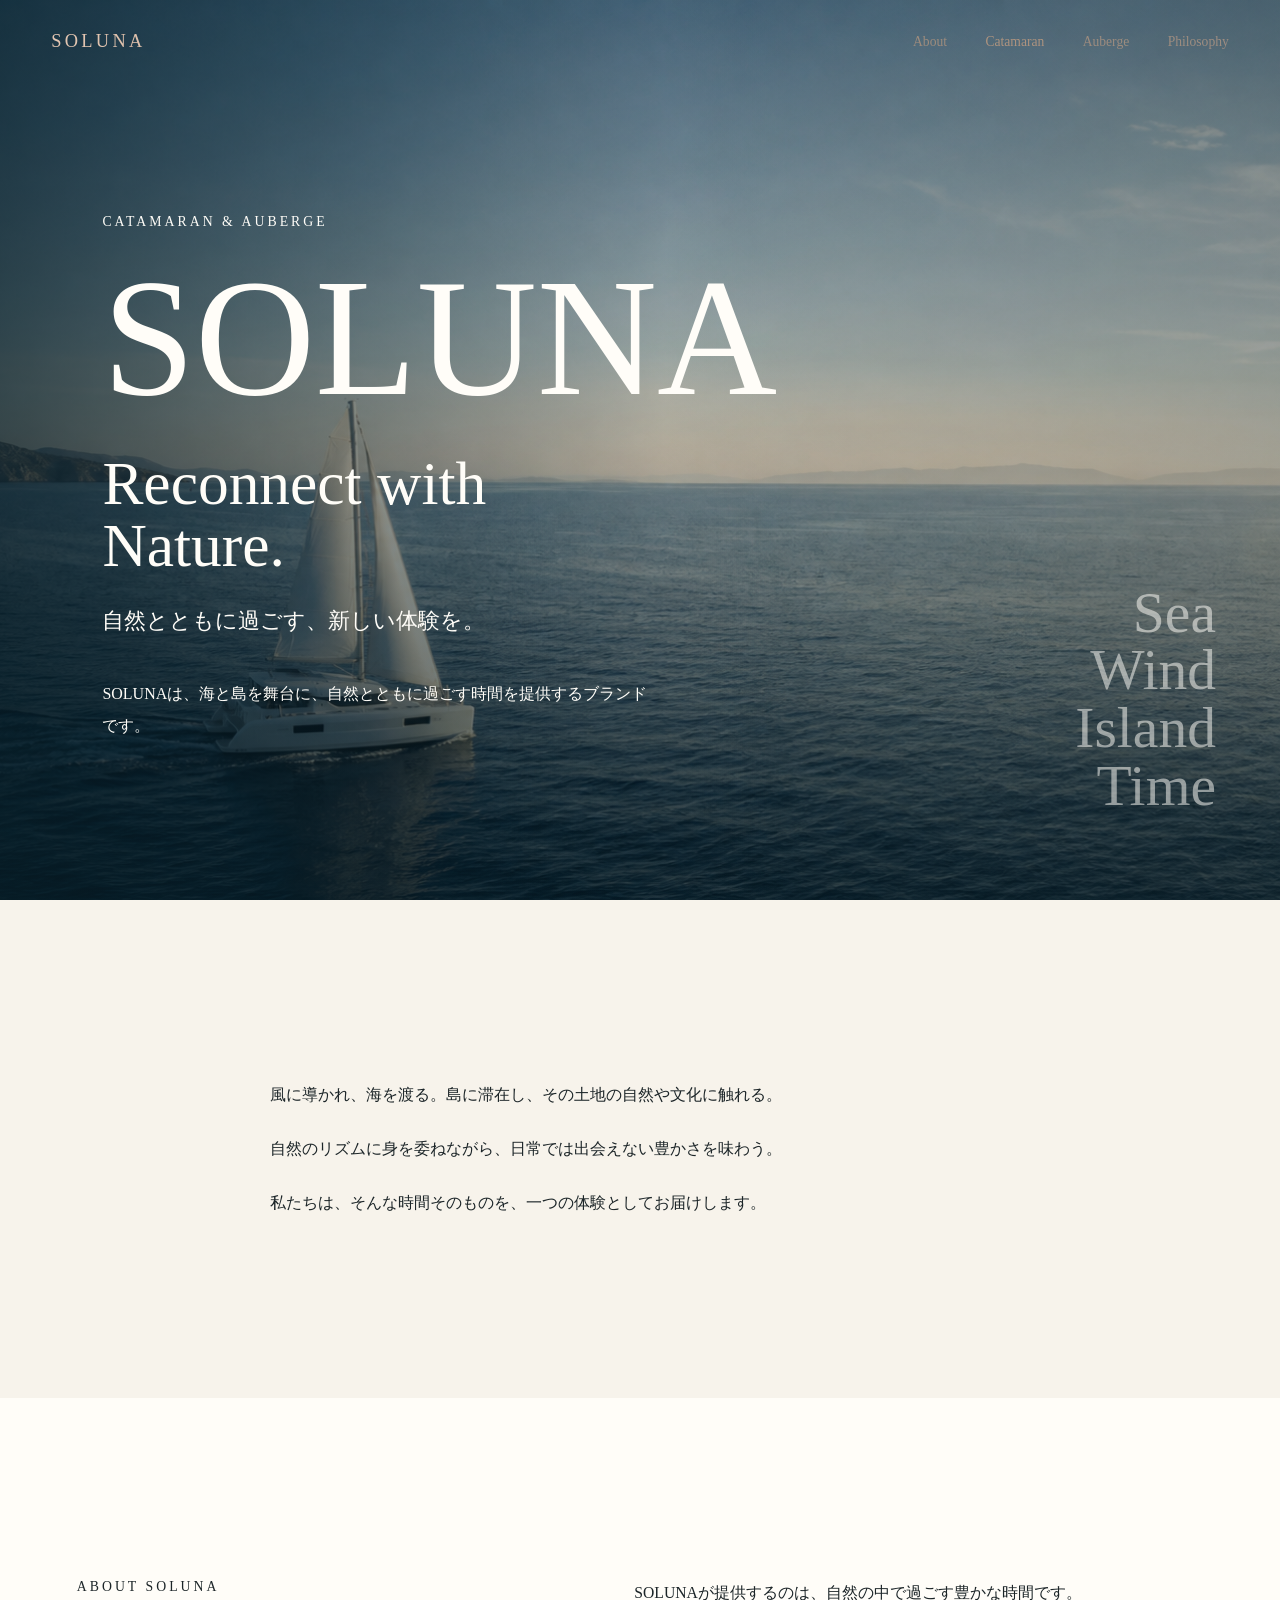
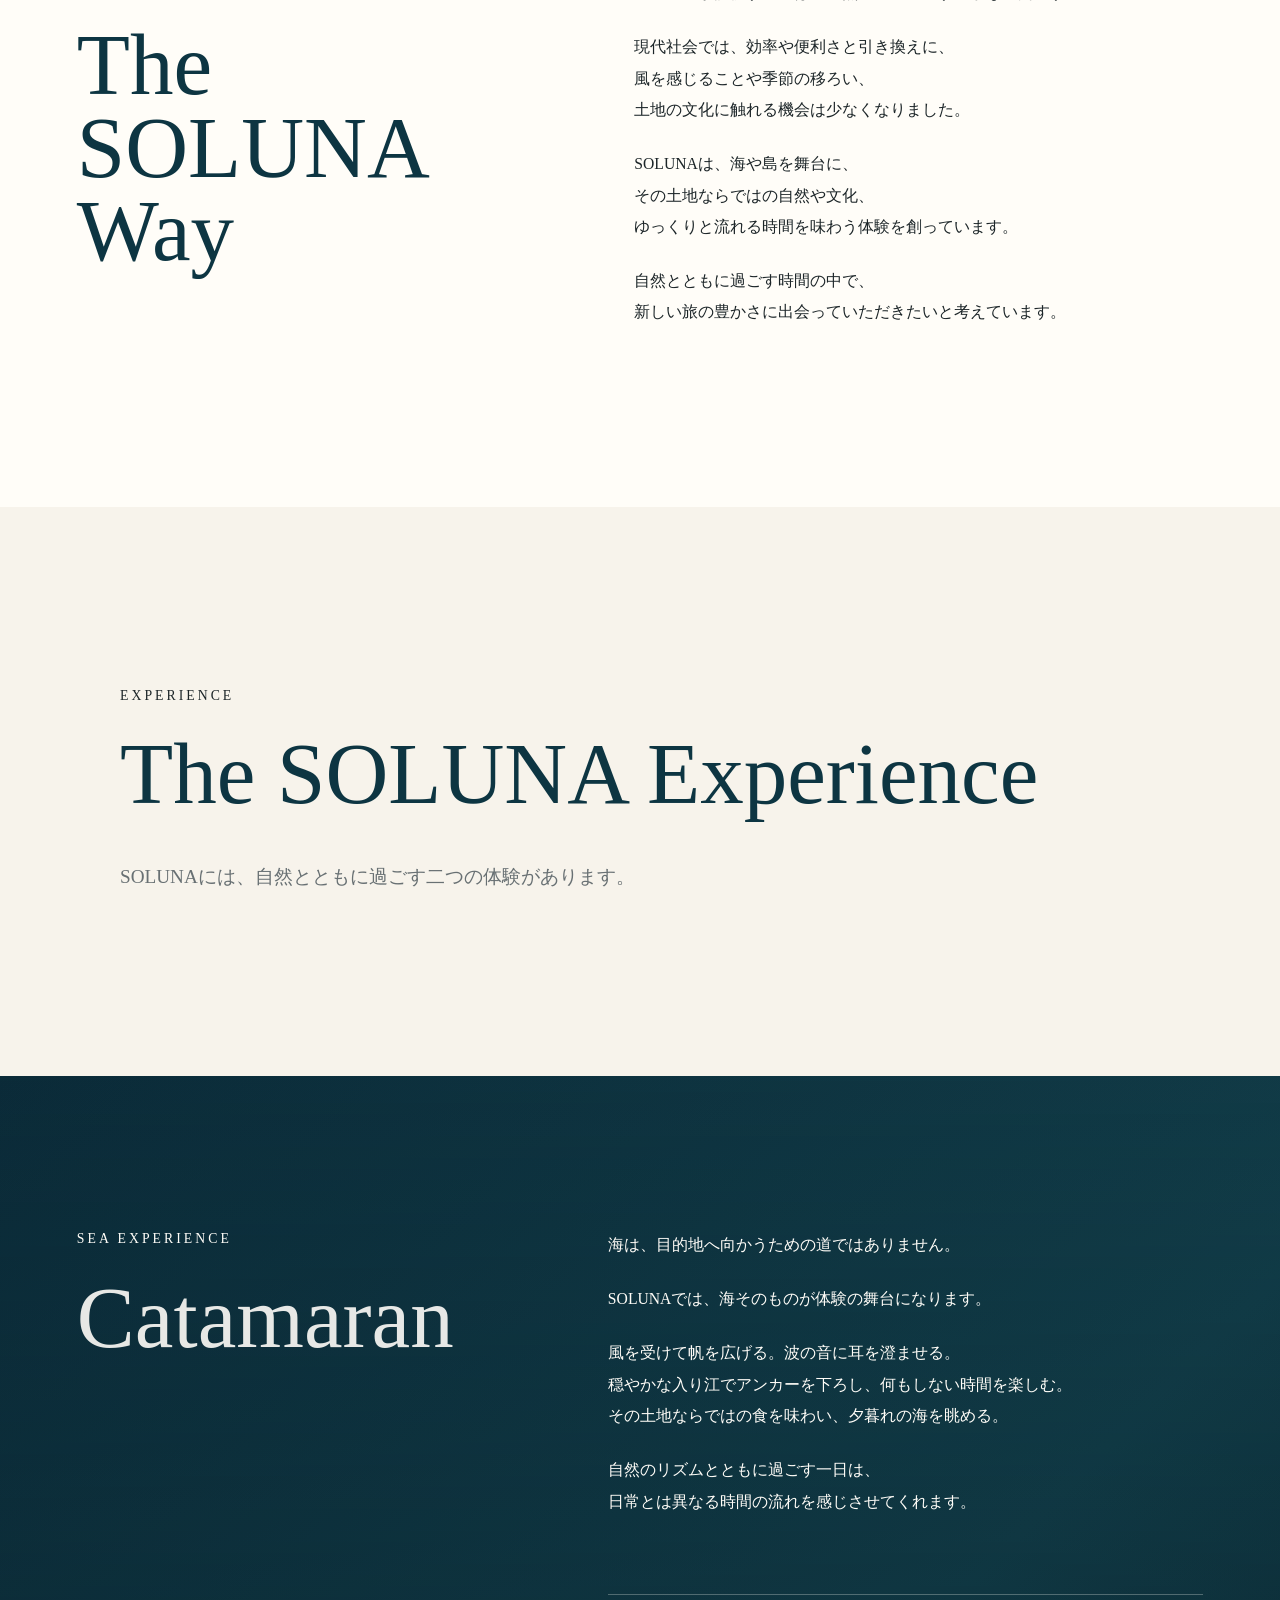
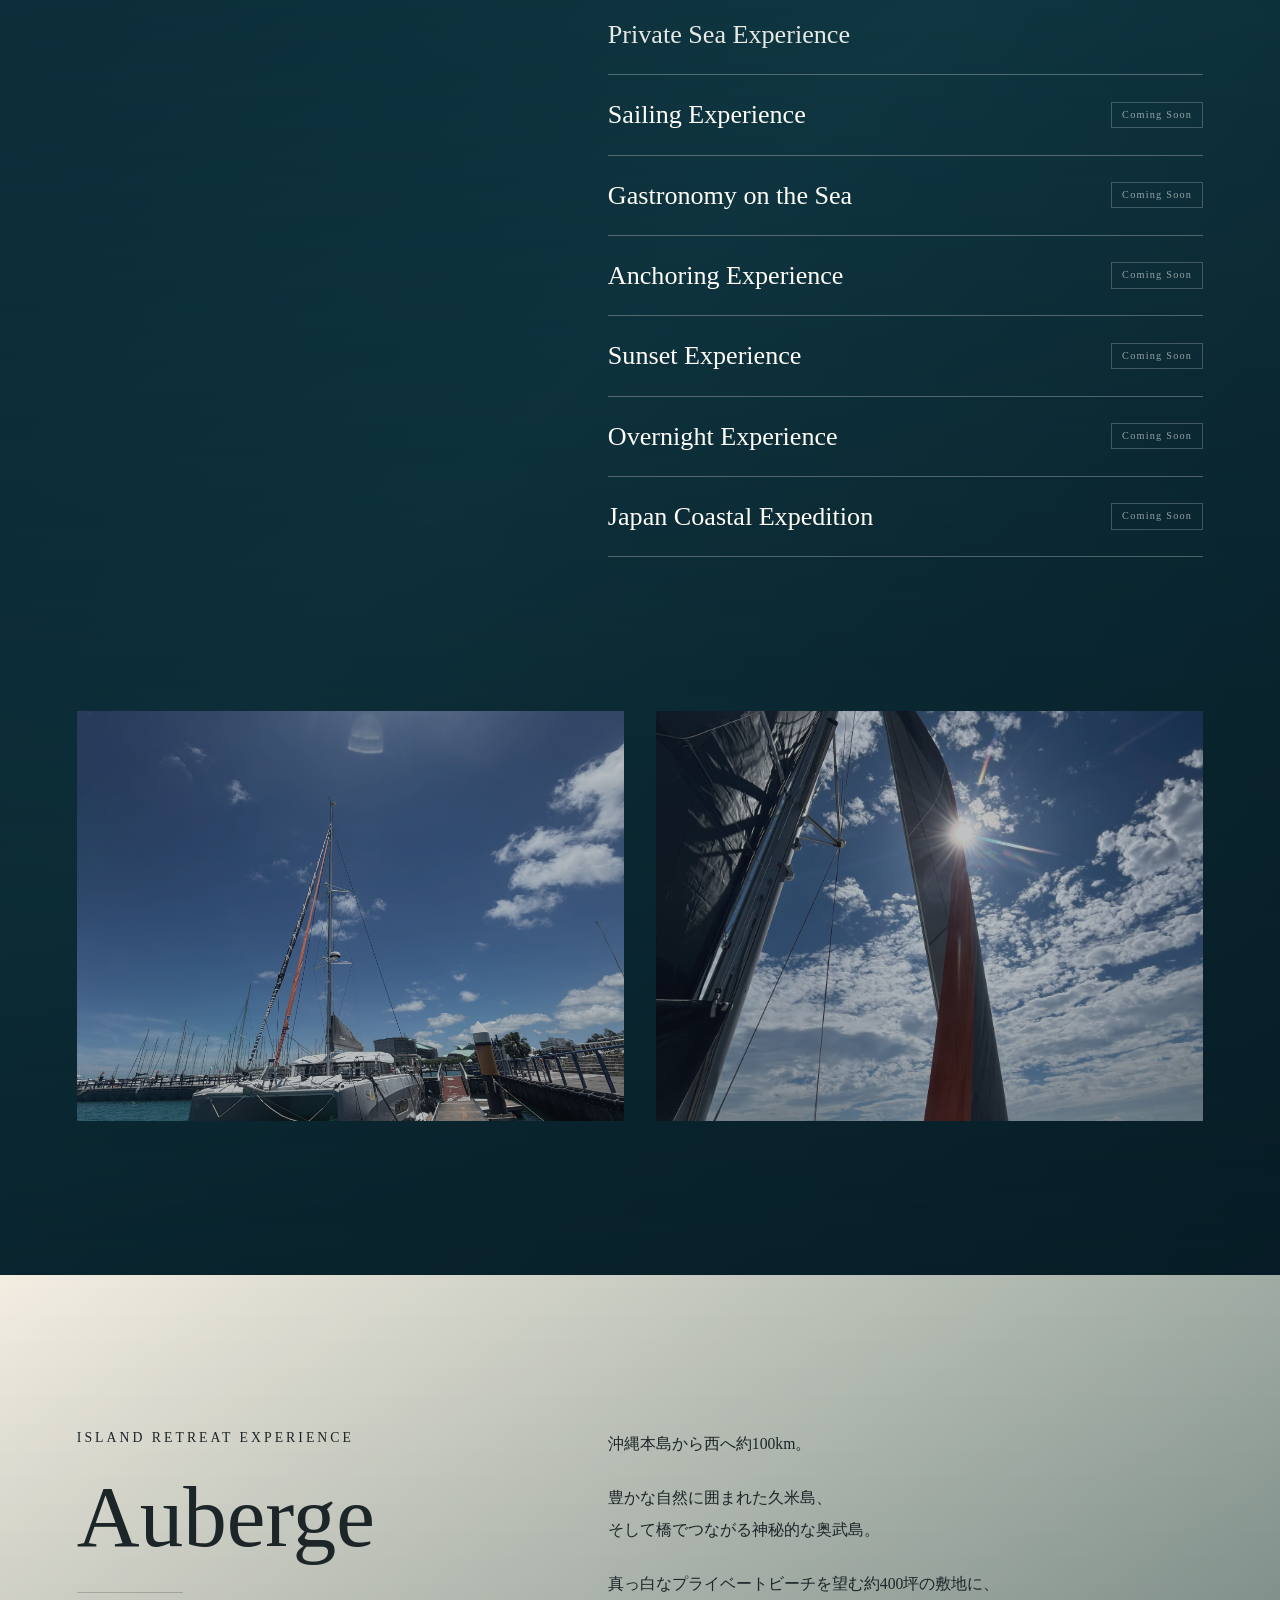
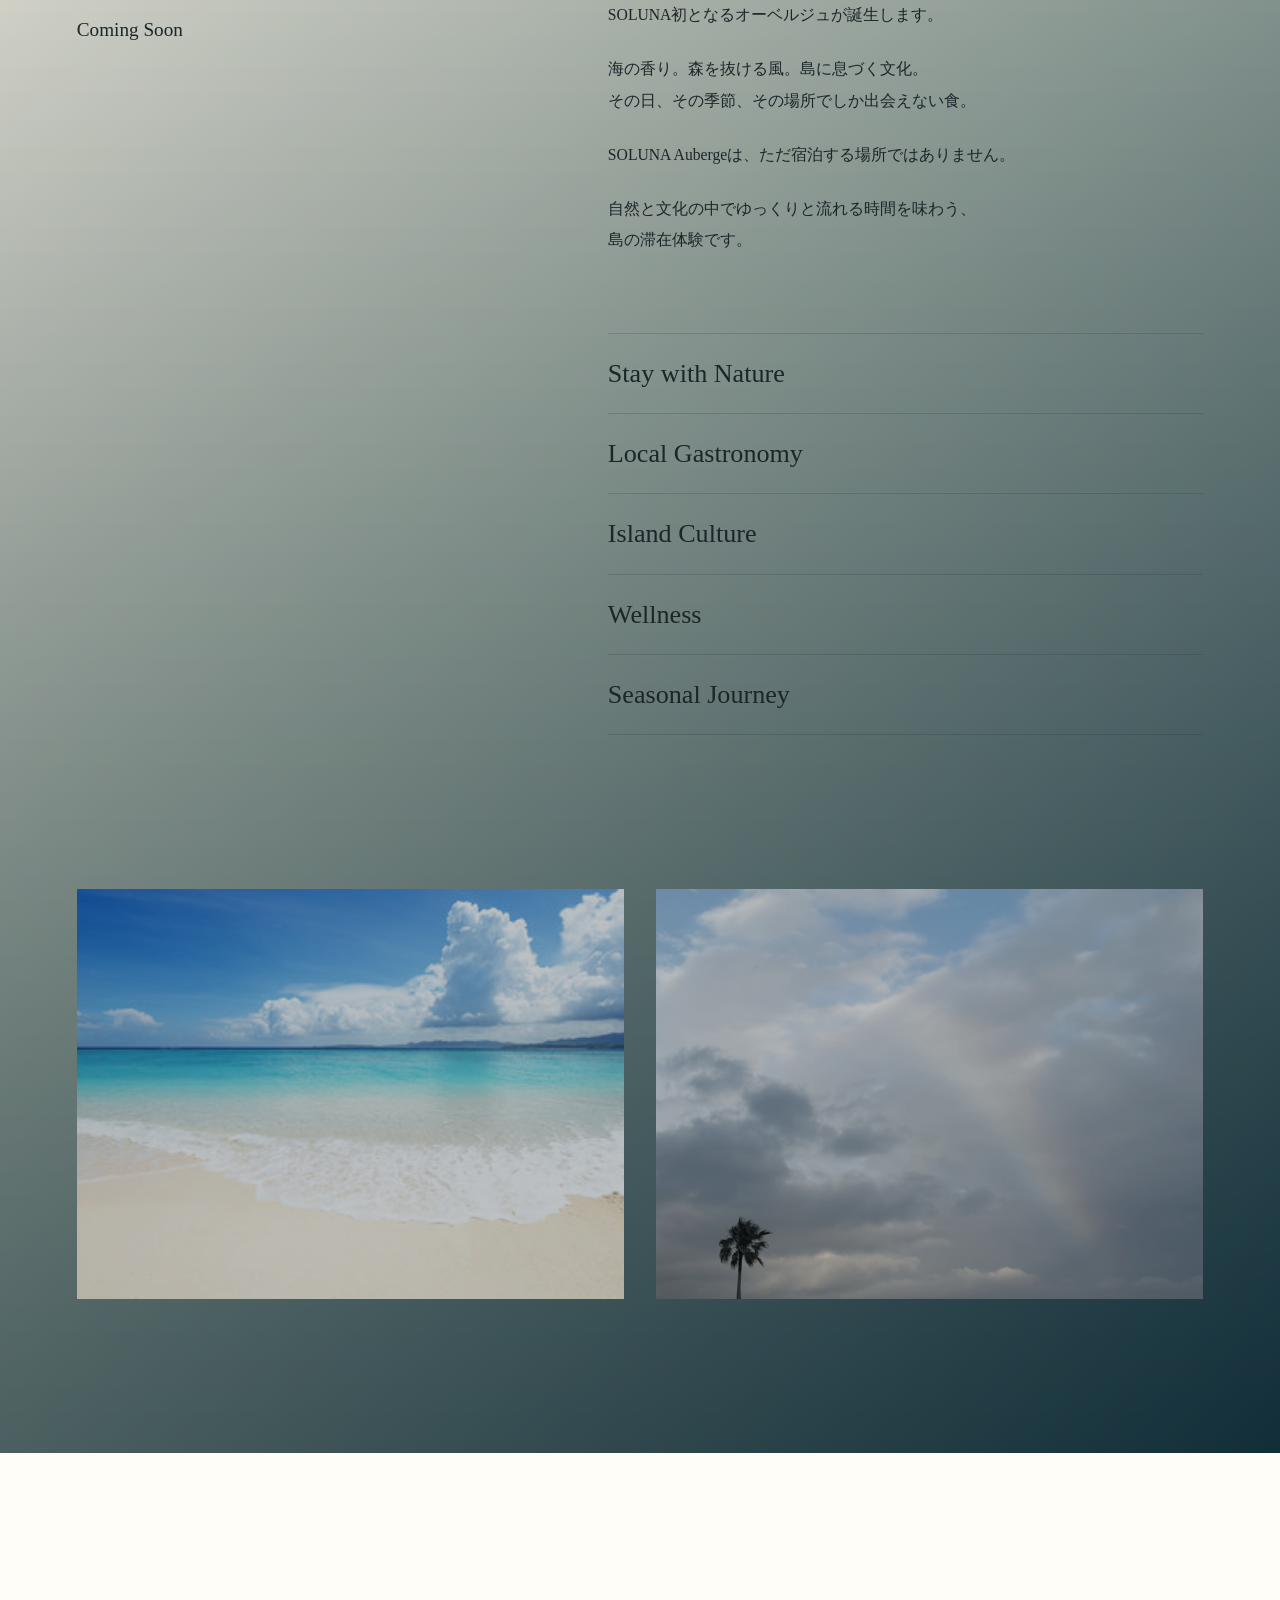
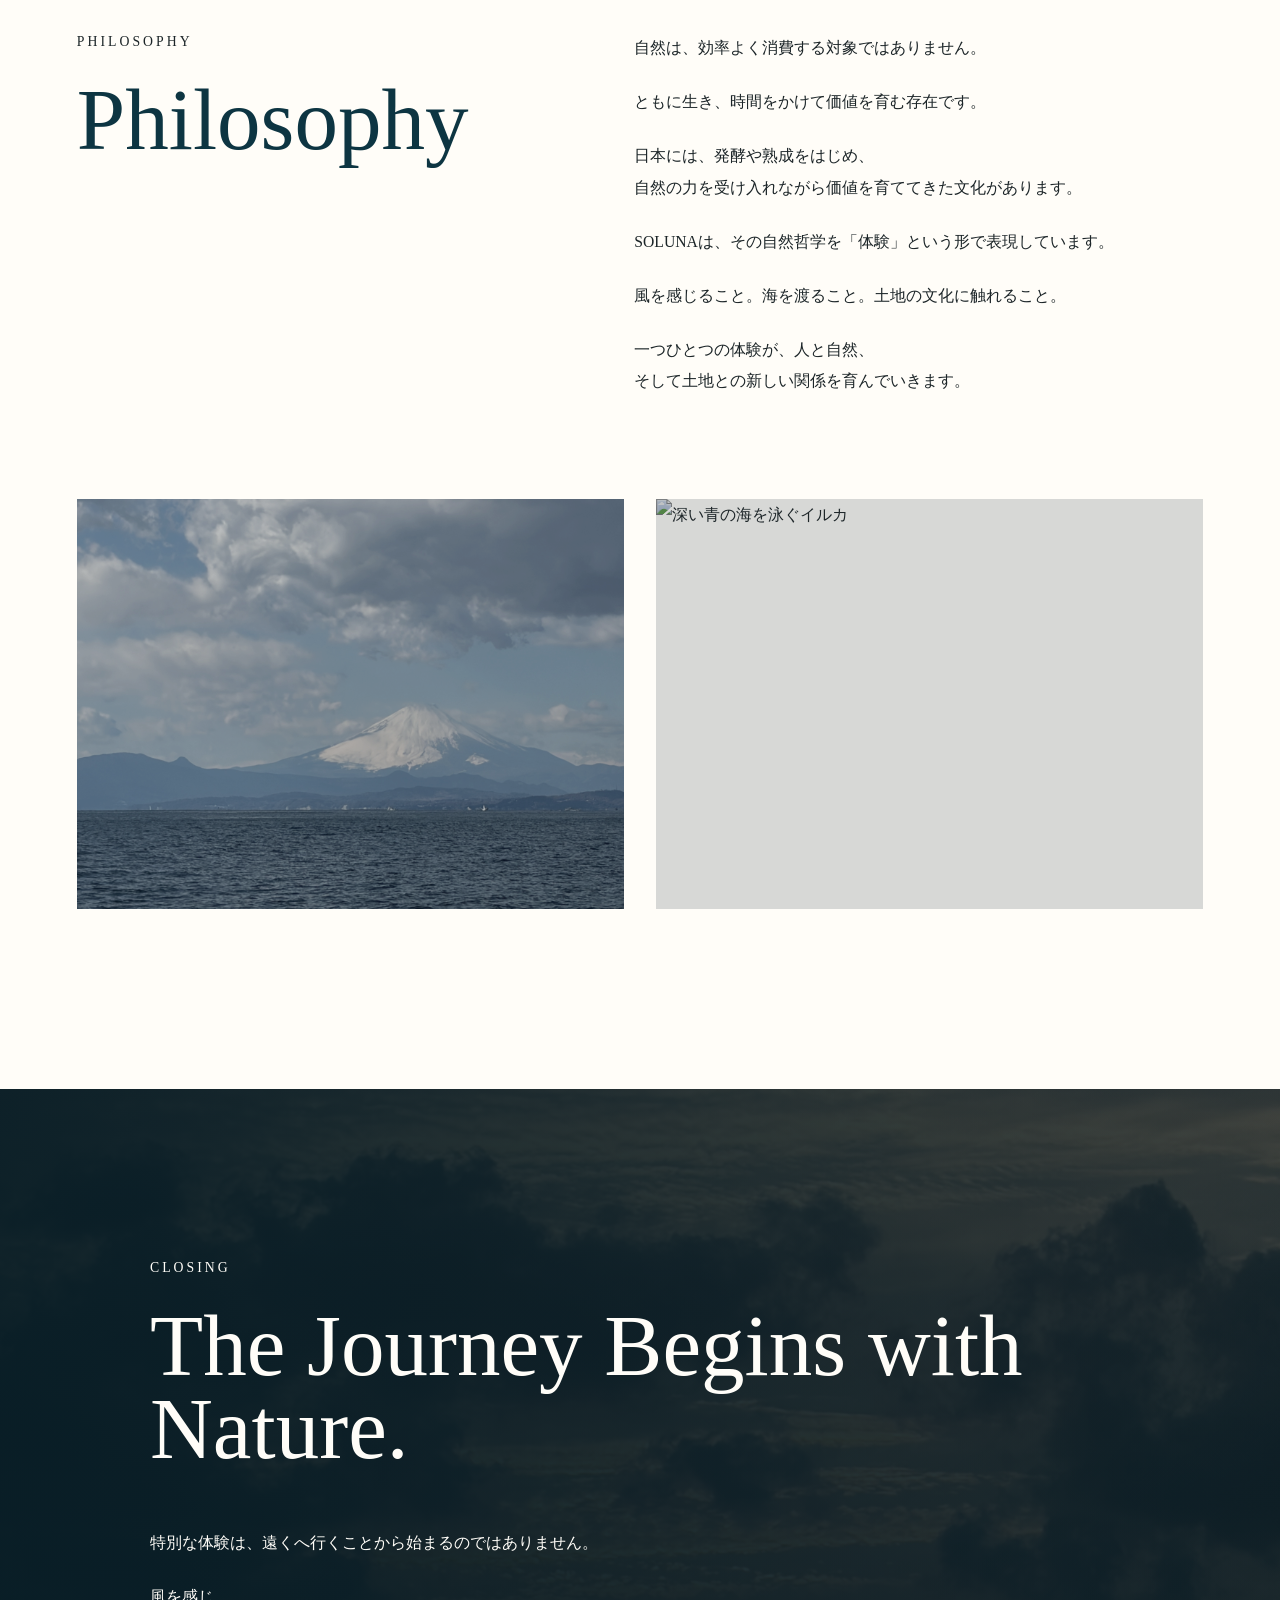
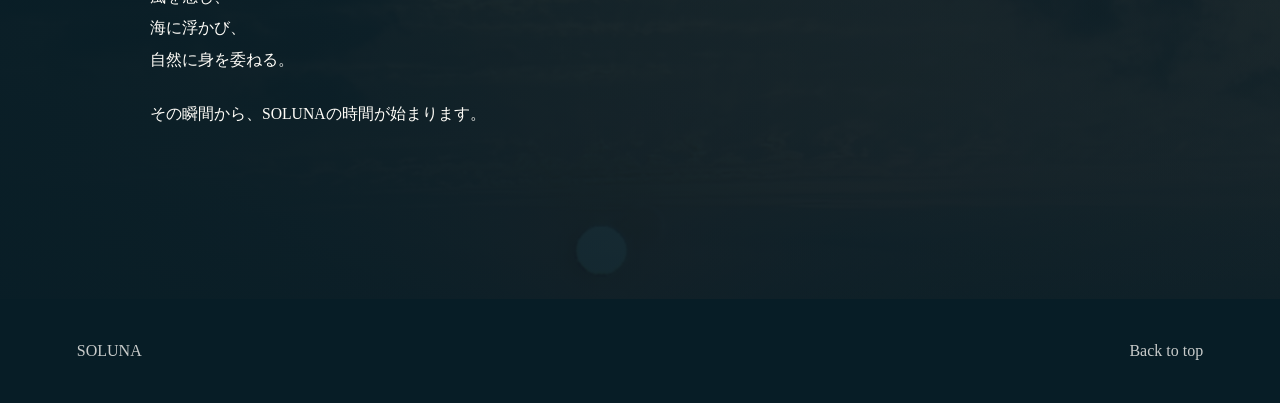
==== commit a218eee7: "Refine copy rhythm and coming soon tags" ====
--- a/index.html
+++ b/index.html
@@ -8,7 +8,7 @@
       name="description"
       content="SOLUNAは、海と島を舞台に、自然とともに過ごす時間を提供するブランドです。"
     />
-    <link rel="stylesheet" href="styles.css?v=20260626c" />
+    <link rel="stylesheet" href="styles.css?v=20260626d" />
   </head>
   <body>
     <header class="site-header" aria-label="サイトヘッダー">
@@ -67,13 +67,13 @@
           <div class="prose reveal">
             <p>SOLUNAが提供するのは、自然の中で過ごす豊かな時間です。</p>
             <p>
-              現代社会では、効率や便利さと引き換えに、風を感じることや季節の移ろい、土地の文化に触れる機会は少なくなりました。
-            </p>
-            <p>
-              SOLUNAは、海や島を舞台に、その土地ならではの自然や文化、ゆっくりと流れる時間を味わう体験を創っています。
-            </p>
-            <p>
-              自然とともに過ごす時間の中で、新しい旅の豊かさに出会っていただきたいと考えています。
+              現代社会では、効率や便利さと引き換えに、<br class="pc-break" />風を感じることや季節の移ろい、<br class="pc-break" />土地の文化に触れる機会は少なくなりました。
+            </p>
+            <p>
+              SOLUNAは、海や島を舞台に、<br class="pc-break" />その土地ならではの自然や文化、<br class="pc-break" />ゆっくりと流れる時間を味わう体験を創っています。
+            </p>
+            <p>
+              自然とともに過ごす時間の中で、<br class="pc-break" />新しい旅の豊かさに出会っていただきたいと考えています。
             </p>
           </div>
         </div>
@@ -100,20 +100,20 @@
               <p>海は、目的地へ向かうための道ではありません。</p>
               <p>SOLUNAでは、海そのものが体験の舞台になります。</p>
               <p>
-                風を受けて帆を広げる。波の音に耳を澄ませる。穏やかな入り江でアンカーを下ろし、何もしない時間を楽しむ。その土地ならではの食を味わい、夕暮れの海を眺める。
-              </p>
-              <p>
-                自然のリズムとともに過ごす一日は、日常とは異なる時間の流れを感じさせてくれます。
+                風を受けて帆を広げる。波の音に耳を澄ませる。<br class="pc-break" />穏やかな入り江でアンカーを下ろし、何もしない時間を楽しむ。<br class="pc-break" />その土地ならではの食を味わい、夕暮れの海を眺める。
+              </p>
+              <p>
+                自然のリズムとともに過ごす一日は、<br class="pc-break" />日常とは異なる時間の流れを感じさせてくれます。
               </p>
             </div>
             <ul class="experience-list" aria-label="Catamaran Experience">
               <li><a href="private-sea-experience.html">Private Sea Experience</a></li>
-              <li>Sailing Experience</li>
-              <li>Gastronomy on the Sea</li>
-              <li>Anchoring Experience</li>
-              <li>Sunset Experience</li>
-              <li>Overnight Experience</li>
-              <li>Japan Coastal Expedition</li>
+              <li><span>Sailing Experience</span><span class="soon-tag">Coming Soon</span></li>
+              <li><span>Gastronomy on the Sea</span><span class="soon-tag">Coming Soon</span></li>
+              <li><span>Anchoring Experience</span><span class="soon-tag">Coming Soon</span></li>
+              <li><span>Sunset Experience</span><span class="soon-tag">Coming Soon</span></li>
+              <li><span>Overnight Experience</span><span class="soon-tag">Coming Soon</span></li>
+              <li><span>Japan Coastal Expedition</span><span class="soon-tag">Coming Soon</span></li>
             </ul>
           </div>
           <div class="experience-media sea-media" aria-label="Catamaran imagery">
@@ -144,17 +144,17 @@
             <div class="prose">
               <p>沖縄本島から西へ約100km。</p>
               <p>
-                豊かな自然に囲まれた久米島、そして橋でつながる神秘的な奥武島。
-              </p>
-              <p>
-                真っ白なプライベートビーチを望む約400坪の敷地に、SOLUNA初となるオーベルジュが誕生します。
-              </p>
-              <p>
-                海の香り。森を抜ける風。島に息づく文化。その日、その季節、その場所でしか出会えない食。
+                豊かな自然に囲まれた久米島、<br class="pc-break" />そして橋でつながる神秘的な奥武島。
+              </p>
+              <p>
+                真っ白なプライベートビーチを望む約400坪の敷地に、<br class="pc-break" />SOLUNA初となるオーベルジュが誕生します。
+              </p>
+              <p>
+                海の香り。森を抜ける風。島に息づく文化。<br class="pc-break" />その日、その季節、その場所でしか出会えない食。
               </p>
               <p>SOLUNA Aubergeは、ただ宿泊する場所ではありません。</p>
               <p>
-                自然と文化の中でゆっくりと流れる時間を味わう、島の滞在体験です。
+                自然と文化の中でゆっくりと流れる時間を味わう、<br class="pc-break" />島の滞在体験です。
               </p>
             </div>
             <ul class="experience-list" aria-label="Auberge Experience">
@@ -192,7 +192,7 @@
             <p>自然は、効率よく消費する対象ではありません。</p>
             <p>ともに生き、時間をかけて価値を育む存在です。</p>
             <p>
-              日本には、発酵や熟成をはじめ、自然の力を受け入れながら価値を育ててきた文化があります。
+              日本には、発酵や熟成をはじめ、<br class="pc-break" />自然の力を受け入れながら価値を育ててきた文化があります。
             </p>
             <p>
               SOLUNAは、その自然哲学を「体験」という形で表現しています。
@@ -201,7 +201,7 @@
               風を感じること。海を渡ること。土地の文化に触れること。
             </p>
             <p>
-              一つひとつの体験が、人と自然、そして土地との新しい関係を育んでいきます。
+              一つひとつの体験が、人と自然、<br class="pc-break" />そして土地との新しい関係を育んでいきます。
             </p>
           </div>
         </div>
--- a/styles.css
+++ b/styles.css
@@ -209,6 +209,10 @@
   margin-top: 1.45em;
 }
 
+.pc-break {
+  display: inline;
+}
+
 .section-grid {
   display: grid;
   gap: clamp(54px, 8vw, 132px);
@@ -307,9 +311,13 @@
 }
 
 .experience-list li {
+  align-items: center;
   border-bottom: 1px solid var(--white-line);
-  font-family: var(--font-serif);
-  font-size: clamp(1.35rem, 2.2vw, 2.2rem);
+  display: flex;
+  gap: 20px;
+  justify-content: space-between;
+  font-family: var(--font-serif);
+  font-size: clamp(1.26rem, 2.04vw, 2.02rem);
   line-height: 1.2;
   padding: 24px 0;
 }
@@ -325,6 +333,17 @@
 .experience-list a:hover {
   opacity: 1;
   transform: translateX(8px);
+}
+
+.soon-tag {
+  border: 1px solid rgba(255, 253, 248, 0.22);
+  color: rgba(255, 253, 248, 0.56);
+  flex: 0 0 auto;
+  font-family: var(--font-serif);
+  font-size: clamp(0.64rem, 0.72vw, 0.76rem);
+  letter-spacing: 0.12em;
+  line-height: 1;
+  padding: 7px 10px;
 }
 
 .island-block .experience-list li {
@@ -825,6 +844,10 @@
     font-size: clamp(2.35rem, 13.5vw, 3.85rem);
   }
 
+  .pc-break {
+    display: none;
+  }
+
   .private-page h2,
   .journey-heading h2,
   .charter-inner h2,
@@ -841,8 +864,16 @@
   }
 
   .experience-list li {
+    align-items: flex-start;
+    flex-direction: column;
+    gap: 10px;
     font-size: 1.42rem;
     padding: 20px 0;
+  }
+
+  .soon-tag {
+    font-size: 0.62rem;
+    padding: 6px 9px;
   }
 
   .media-tall,
